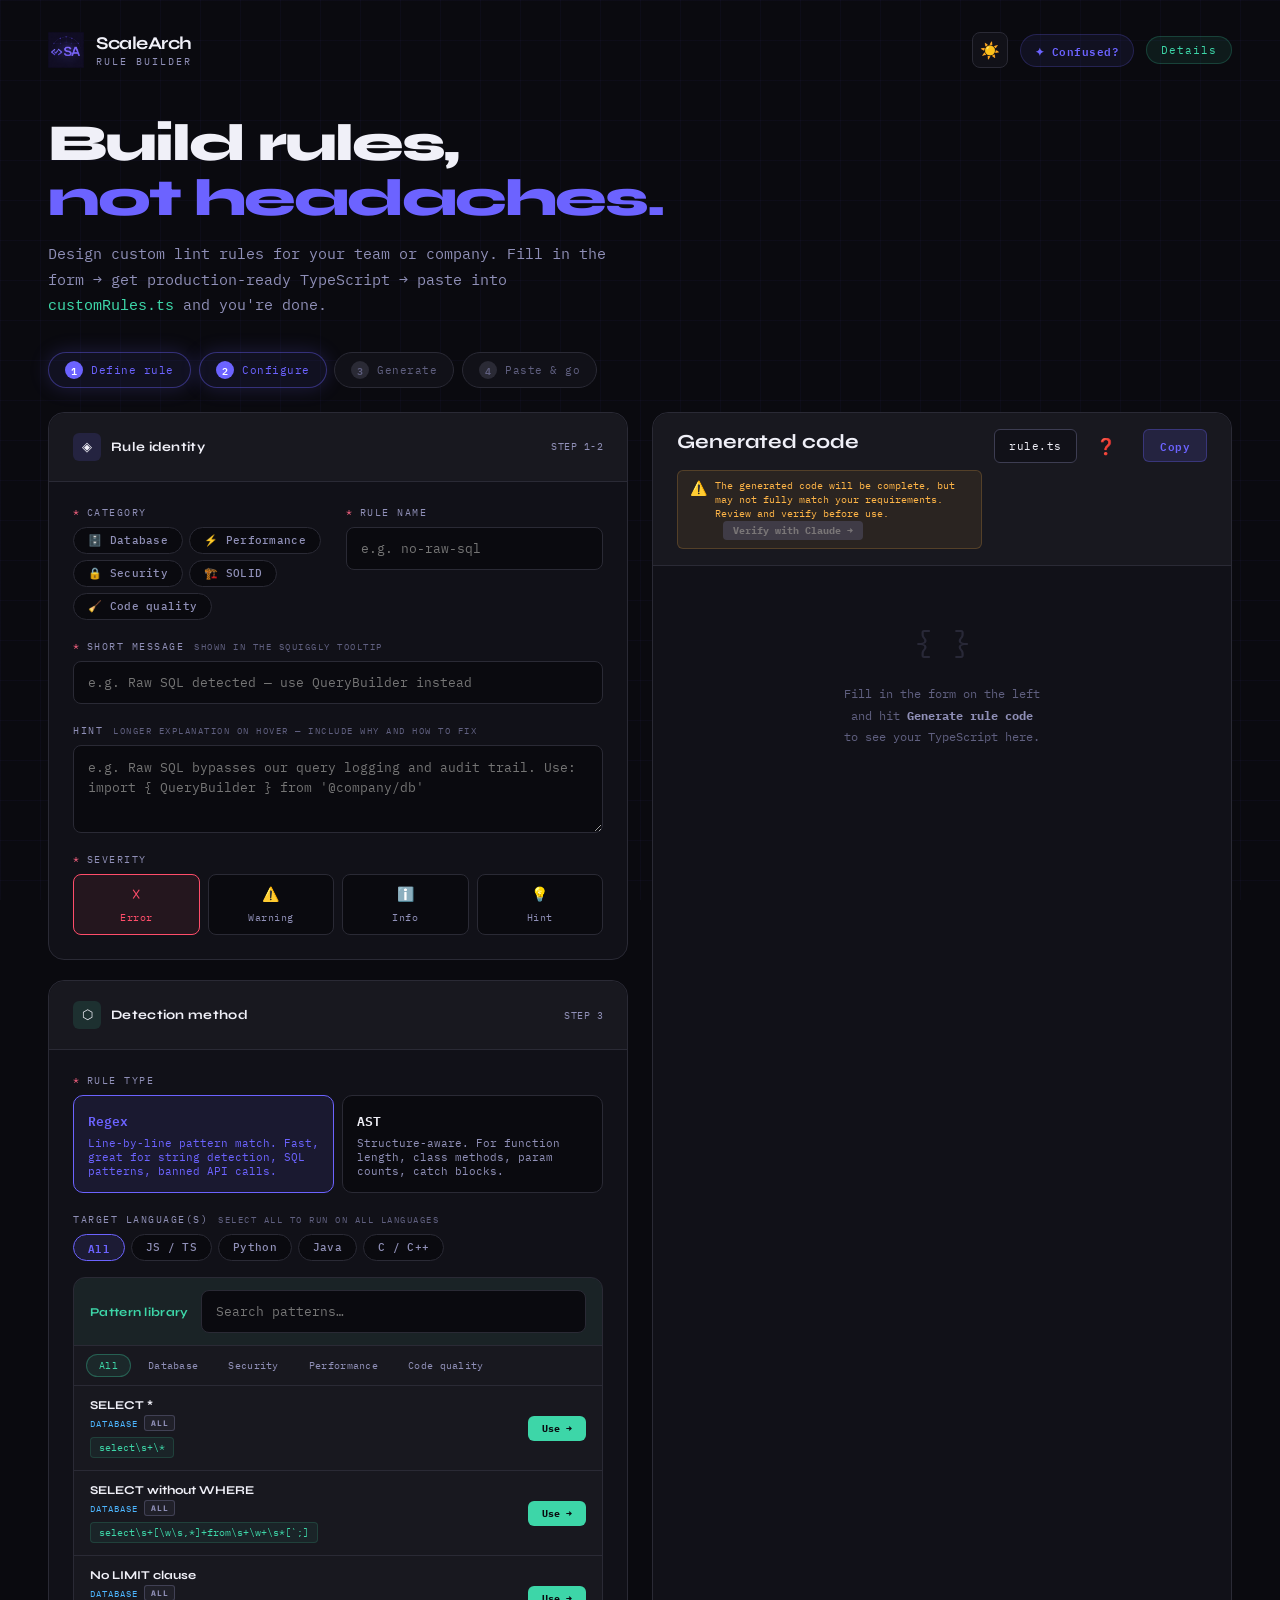
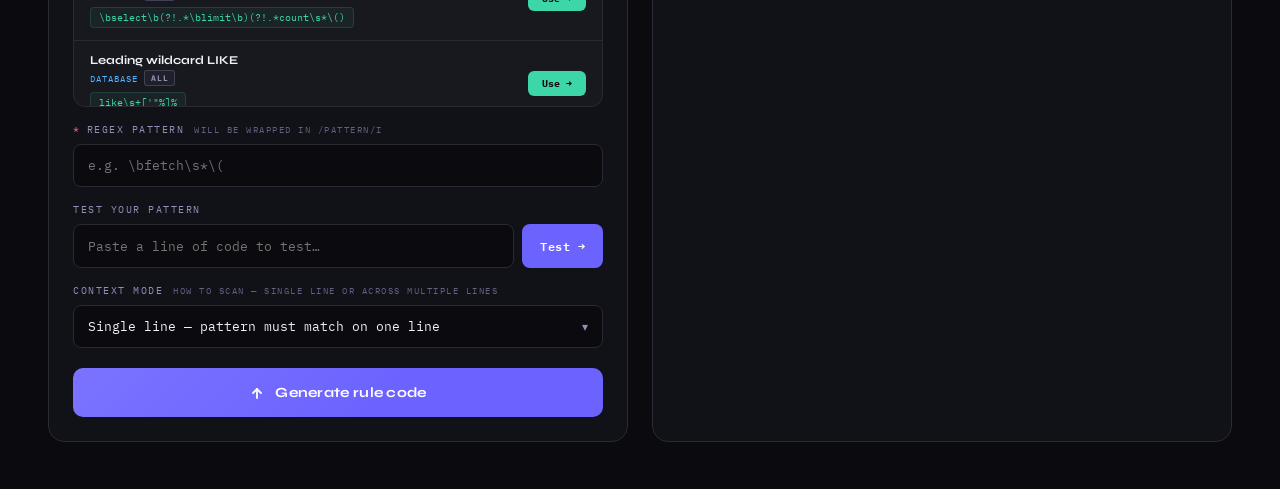
==== index.html @ eb9aaf47 "Changed Category and language dropdown to Pills for better mobile view and improved lists." ====
<!DOCTYPE html>
<html lang="en">
<head>
<meta charset="UTF-8"/>
<meta name="viewport" content="width=device-width, initial-scale=1.0"/>
<title>ScaleArch — Rule Builder</title>
<link rel="preconnect" href="https://fonts.googleapis.com"/>
<link rel="icon" type="image/png" href="assets/images/icon.png">
<link href="https://fonts.googleapis.com/css2?family=IBM+Plex+Mono:wght@400;500;600&family=Syne:wght@400;600;700;800&display=swap" rel="stylesheet"/>
<link rel="stylesheet" href="style.css">
</head>
<body>

<header>
  <div class="logo">
    <div class="logo-mark"><img src="assets/images/icon.png" alt="ScaleArch logo: code brackets with checkmark symbol in purple gradient, representing a linting rule builder tool" height="36px" width="36px"></div>
    <div>
      <div class="logo-text">ScaleArch</div>
      <div class="logo-sub">Rule Builder</div>
    </div>
  </div>
  <div class="header-controls">
    <button id="themeToggle" class="theme-toggle" title="Toggle theme"></button>
    <button id="helpBtn" class="help-btn">✦ Confused?</button>
    <button id="infoBtn" class="info-btn">Details</button>
  </div>
</header>

<div class="hero">
  <h1>Build rules,<br/><span>not headaches.</span></h1>
  <p>Design custom lint rules for your team or company. Fill in the form → get production-ready TypeScript → paste into <code style="color:var(--accent3)">customRules.ts</code> and you're done.</p>
</div>

<div class="steps">
  <div class="step-pill active" id="pill-1"><span class="num">1</span> Define rule</div>
  <div class="step-pill" id="pill-2"><span class="num">2</span> Configure</div>
  <div class="step-pill" id="pill-3"><span class="num">3</span> Generate</div>
  <div class="step-pill" id="pill-4"><span class="num">4</span> Paste &amp; go</div>
</div>

<div class="main">

  <!-- ── LEFT: FORM ── -->
  <div style="display:flex;flex-direction:column;gap:20px;">

    <!-- Identity Panel -->
    <div class="panel">
      <div class="panel-header">
        <div class="panel-icon purple">◈</div>
        <div class="panel-title">Rule identity</div>
        <div class="panel-subtitle">STEP 1-2</div>
      </div>
      <div class="panel-body">
        <div class="field-row">
          <div class="field">
            <label><span class="required">*</span> Category</label>
            <input type="hidden" id="category" value=""/>
            <div class="custom-pill-grid" id="categoryPills">
              <button type="button" class="cpill" data-target="category" data-value="database"     onclick="selectPill(this)">🗄️ Database</button>
              <button type="button" class="cpill" data-target="category" data-value="performance"  onclick="selectPill(this)">⚡ Performance</button>
              <button type="button" class="cpill" data-target="category" data-value="security"     onclick="selectPill(this)">🔒 Security</button>
              <button type="button" class="cpill" data-target="category" data-value="solid"        onclick="selectPill(this)">🏗️ SOLID</button>
              <button type="button" class="cpill" data-target="category" data-value="code-quality" onclick="selectPill(this)">🧹 Code quality</button>
            </div>
          </div>
          <div class="field">
            <label><span class="required">*</span> Rule name</label>
            <input type="text" id="ruleName" placeholder="e.g. no-raw-sql" autocomplete="off"/>
          </div>
        </div>
        <div class="field">
          <label><span class="required">*</span> Short message <span style="color:var(--text-dim);font-size:9px;margin-left:4px;">shown in the squiggly tooltip</span></label>
          <input type="text" id="message" placeholder="e.g. Raw SQL detected — use QueryBuilder instead" autocomplete="off"/>
        </div>
        <div class="field">
          <label>Hint <span style="color:var(--text-dim);font-size:9px;margin-left:4px;">longer explanation on hover — include WHY and HOW to fix</span></label>
          <textarea id="hint" rows="3" placeholder="e.g. Raw SQL bypasses our query logging and audit trail. Use: import { QueryBuilder } from '@company/db' " autocomplete="off"></textarea>
        </div>
        <div class="field">
          <label><span class="required">*</span> Severity</label>
          <div class="severity-grid">
            <button class="sev-btn selected" data-sev="error"   onclick="setSev('error')">  <span class="symbol">❌</span>Error</button>
            <button class="sev-btn"          data-sev="warning" onclick="setSev('warning')"><span class="symbol">⚠️</span>Warning</button>
            <button class="sev-btn"          data-sev="info"    onclick="setSev('info')">   <span class="symbol">ℹ️</span>Info</button>
            <button class="sev-btn"          data-sev="hint"    onclick="setSev('hint')">   <span class="symbol">💡</span>Hint</button>
          </div>
        </div>
      </div>
    </div>

    <!-- Detection Panel -->
    <div class="panel">
      <div class="panel-header">
        <div class="panel-icon teal">⬡</div>
        <div class="panel-title">Detection method</div>
        <div class="panel-subtitle">STEP 3</div>
      </div>
      <div class="panel-body">

        <div class="field">
          <label><span class="required">*</span> Rule type</label>
          <div class="type-toggle">
            <button class="type-btn selected" id="btn-regex" onclick="setType('regex')">
              <span class="type-name">Regex</span>
              Line-by-line pattern match. Fast, great for string detection, SQL patterns, banned API calls.
            </button>
            <button class="type-btn" id="btn-ast" onclick="setType('ast')">
              <span class="type-name">AST</span>
              Structure-aware. For function length, class methods, param counts, catch blocks.
            </button>
          </div>
        </div>

        <!-- ══ REGEX SECTION ══ -->
        <div id="regex-section" style="display:flex;flex-direction:column;gap:16px;">

          <div class="field">
  <label>Target language(s) <span style="color:var(--text-dim);font-size:9px;margin-left:4px;">Select All to run on all languages</span></label>
  <input type="hidden" id="ruleLanguage" value="all"/>
  <div class="custom-pill-grid" id="languagePills">
    <button type="button" class="cpill cpill-selected" data-target="ruleLanguage" data-value="all"    onclick="selectPill(this)">All</button>
    <button type="button" class="cpill" data-target="ruleLanguage" data-value="js-ts"   onclick="selectPill(this)">JS / TS</button>
    <button type="button" class="cpill" data-target="ruleLanguage" data-value="python"  onclick="selectPill(this)">Python</button>
    <button type="button" class="cpill" data-target="ruleLanguage" data-value="java"    onclick="selectPill(this)">Java</button>
    <button type="button" class="cpill" data-target="ruleLanguage" data-value="cpp"     onclick="selectPill(this)">C / C++</button>
  </div>
</div>

          <!-- Pattern Library -->
          <div class="pat-lib-box">
            <div class="pat-lib-header">
              <span class="pat-lib-title">Pattern library</span>
              <input type="text" id="patSearch" class="pat-search" placeholder="Search patterns…" autocomplete="off" oninput="filterPatterns(this.value)"/>
            </div>
            <div class="pat-lib-tabs" id="patTabs">
              <button class="pat-tab active" onclick="filterCategory('all', this)">All</button>
              <button class="pat-tab" onclick="filterCategory('database', this)">Database</button>
              <button class="pat-tab" onclick="filterCategory('security', this)">Security</button>
              <button class="pat-tab" onclick="filterCategory('performance', this)">Performance</button>
              <button class="pat-tab" onclick="filterCategory('code-quality', this)">Code quality</button>
            </div>
            <div class="pat-lib-list" id="patList">
              <!-- injected by JS -->
            </div>
          </div>

          <div class="field">
            <label><span class="required">*</span> Regex pattern <span style="color:var(--text-dim);font-size:9px;margin-left:4px;">will be wrapped in /pattern/i</span></label>
            <input type="text" autocomplete="off" id="regexPattern" placeholder="e.g. \bfetch\s*\("/>
          </div>
          <div class="field">
            <label>Test your pattern</label>
            <div class="regex-test-area">
              <div class="test-input-row">
                <input type="text" id="testLine" autocomplete="off" placeholder="Paste a line of code to test…"/>
                <button class="test-btn" onclick="testRegex()">Test →</button>
              </div>
              <div class="test-result" id="testResult"></div>
            </div>
          </div>
          <div class="field">
            <label>Context mode <span style="color:var(--text-dim);font-size:9px;margin-left:4px;">how to scan — single line or across multiple lines</span></label>
            <input type="hidden" id="contextType" value="none"/>
            <div class="custom-dropdown" id="contextDropdown">
              <button type="button" class="cdd-trigger" onclick="toggleDropdown('contextDropdown')">
                <span class="cdd-value" id="contextDropdownLabel">Single line — pattern must match on one line</span>
                <span class="cdd-arrow">▾</span>
              </button>
              <div class="cdd-menu" id="contextDropdownMenu" style="display:none;">
                <button type="button" class="cdd-option cdd-selected" data-value="none"               onclick="selectDropdown('contextDropdown','contextType',this,'Single line — pattern must match on one line')">Single line — exact match</button>
                <button type="button" class="cdd-option" data-value="loop"                            onclick="selectDropdown('contextDropdown','contextType',this,'Single line — only near a loop')">Single line — near a loop</button>
                <button type="button" class="cdd-option" data-value="async"                           onclick="selectDropdown('contextDropdown','contextType',this,'Single line — near an async function')">Single line — near async</button>
                <button type="button" class="cdd-option" data-value="class"                           onclick="selectDropdown('contextDropdown','contextType',this,'Single line — near a class')">Single line — near a class</button>
                <button type="button" class="cdd-option" data-value="multiline-keyword"               onclick="selectDropdown('contextDropdown','contextType',this,'Multi-line — count keyword across 25 lines')">Multi-line — count keyword</button>
                <button type="button" class="cdd-option" data-value="multiline-count"                 onclick="selectDropdown('contextDropdown','contextType',this,'Multi-line — count pattern occurrences')">Multi-line — count occurrences</button>
              </div>
            </div>
          </div>
          <div id="multilineFields" style="display:none;flex-direction:column;gap:10px;background:rgba(108,99,255,0.05);border:1px solid rgba(108,99,255,0.18);border-radius:8px;padding:12px;">
            <div class="field">
              <label>Anchor keyword <span style="color:var(--text-dim);font-size:9px;margin-left:4px;">rule fires on the line containing this keyword</span></label>
              <input type="text" id="multilineAnchor" placeholder="e.g. SELECT" autocomplete="off"/>
            </div>
            <div class="field">
              <label>Count keyword <span style="color:var(--text-dim);font-size:9px;margin-left:4px;">count occurrences of this across 25 lines</span></label>
              <input type="text" id="multilineCount" placeholder="e.g. JOIN"/>
            </div>
            <div class="field">
              <label>Trigger when count exceeds</label>
              <input type="text" id="multilineThreshold" placeholder="e.g. 5" autocomplete="off"/>
            </div>
          </div>
        </div>

        <!-- ══ AST SECTION ══ -->
        <div id="ast-section" style="display:none;flex-direction:column;gap:16px;">

          <div class="ast-hint">
            <strong>How AST rules work:</strong> your function receives one node at a time from the syntax tree. Return <code style="color:var(--accent3)">null</code> to skip, return a <code style="color:var(--accent3)">RuleResult</code> to flag it.
          </div>

          <!-- Node picker — click selects, click again on info icon shows detail card -->
          <div class="field">
            <label><span class="required">*</span> AST node type
              <span style="color:var(--text-dim);font-size:9px;margin-left:4px;">click to select · click ⓘ for details · multiple allowed</span>
            </label>
            <div class="node-picker" id="nodePicker">
              <!-- injected by JS -->
            </div>
            <input type="text" id="astNodeType" placeholder="Selected types appear here…" style="margin-top:8px;" readonly/>
          </div>

          <!-- Node info card -->
          <div class="node-info-card" id="nodeInfoCard" style="display:none;">
            <div class="nic-header">
              <span class="nic-name" id="nicName"></span>
              <button class="nic-close" onclick="closeNodeInfo()">✕</button>
            </div>
            <p class="nic-desc" id="nicDesc"></p>
            <div class="nic-section-label">Code that produces this node</div>
            <pre class="nic-pre" id="nicExample"></pre>
            <div class="nic-section-label" style="margin-top:12px;">Useful properties to check</div>
            <div class="nic-props" id="nicProps"></div>
          </div>

          <div class="field">
            <label><span class="required">*</span> What to check on the node</label>
            <input type="hidden" id="astCheck" value="empty-body"/>
            <div class="custom-dropdown" id="astCheckDropdown">
              <button type="button" class="cdd-trigger" onclick="toggleDropdown('astCheckDropdown')">
                <span class="cdd-value" id="astCheckDropdownLabel">Body is empty (no statements)</span>
                <span class="cdd-arrow">▾</span>
              </button>
              <div class="cdd-menu" id="astCheckDropdownMenu" style="display:none;">
                <button type="button" class="cdd-option cdd-selected" data-value="empty-body"    onclick="selectDropdown('astCheckDropdown','astCheck',this,'Body is empty (no statements)')">Body is empty (no statements)</button>
                <button type="button" class="cdd-option" data-value="param-count"                onclick="selectDropdown('astCheckDropdown','astCheck',this,'Too many parameters (threshold)')">Too many parameters (threshold)</button>
                <button type="button" class="cdd-option" data-value="method-count"               onclick="selectDropdown('astCheckDropdown','astCheck',this,'Too many methods in class (threshold)')">Too many methods in class (threshold)</button>
                <button type="button" class="cdd-option" data-value="line-count"                 onclick="selectDropdown('astCheckDropdown','astCheck',this,'Function too long (threshold)')">Function too long (threshold)</button>
                <button type="button" class="cdd-option" data-value="callee-name"                onclick="selectDropdown('astCheckDropdown','astCheck',this,'Specific function called (e.g. fetch, eval)')">Specific function called</button>
                <button type="button" class="cdd-option" data-value="declared-name"              onclick="selectDropdown('astCheckDropdown','astCheck',this,'Specific function declared — by name')">Specific function declared</button>
                <button type="button" class="cdd-option" data-value="method-name"                onclick="selectDropdown('astCheckDropdown','astCheck',this,'Specific method in class — by name')">Specific method in class</button>
                <button type="button" class="cdd-option" data-value="custom-prop"                onclick="selectDropdown('astCheckDropdown','astCheck',this,'Custom property check')">Custom property check</button>
              </div>
            </div>
          </div>
          <div class="field" id="thresholdField" style="display:none;">
            <label>Threshold number</label>
            <input type="text" id="astThreshold" placeholder="e.g. 5"/>
          </div>
          <div class="field" id="calleeField" style="display:none;">
            <label id="calleeLabel">Function / method name to detect</label>
            <input type="text" id="astCallee" placeholder="e.g. oldProv, fetch, eval"/>
          </div>
        </div>

        <button class="generate-btn" onclick="generate()">
          <svg viewBox="0 0 16 16" fill="none" stroke="currentColor" stroke-width="1.8" stroke-linecap="round">
            <polyline points="4,8 8,4 12,8"/><line x1="8" y1="4" x2="8" y2="13"/>
          </svg>
          Generate rule code
        </button>

      </div>
    </div>
  </div>

  <!-- ── RIGHT: OUTPUT ── -->
  <div style="display:flex;flex-direction:column;gap:20px;">
    <div class="output-panel" style="flex:1;display:flex;flex-direction:column;">
      <div class="output-header">
        <div style="display: flex; flex-direction: column; gap: 8px;">
          <div class="output-title">Generated code</div>
          <!-- <div class="warning-box">
            <span class="warning-icon">⚠️</span>
            <span class="warning-text">This generated code provides a basic skeleton structure. It may not include complete logic and requires manual review and adjustments before use.</span>
          </div> -->

          <div class="warning-box">
            <span class="warning-icon">⚠️</span>
            <span class="warning-text">
              The generated code will be complete, but may not fully match your requirements. Review and verify before use.
              <button class="verify-btn" onclick="openVerification()" id="verifyBtn" disabled>
                Verify with Claude →
              </button>
            </span>
          </div>

        </div>
        <div class="output-tabs">
          <button class="tab-btn active" onclick="switchTab('code',this)">rule.ts</button>
          <button class="tab-btn tooltip" onclick="switchTab('instructions',this)">
            ❓
            <span class="tooltip-text">Click here for instructions</span>
          </button>
        </div>
        <button class="copy-btn" id="copyBtn" onclick="copyCode()">Copy</button>
      </div>
      <div id="tab-code" style="flex:1;display:flex;flex-direction:column;">
        <div class="empty-state" id="emptyState">
          <div class="big">{ }</div>
          Fill in the form on the left<br/>and hit <strong style="color:var(--text-muted)">Generate rule code</strong><br/>to see your TypeScript here.
        </div>
        <div class="code-wrap" id="codeWrap" style="display:none;flex:1;">
          <pre id="codeOutput" style="max-height:none;height:100%;min-height:420px;"></pre>
        </div>
      </div>
      <div id="tab-instructions" style="display:none;flex:1;">
        <div class="instructions active">
          <div class="step-card">
            <div class="step-num">1</div>
            <div class="step-content">
              <h3>Open <code class="inline-code">src/rules/customRules.ts</code></h3>
              <p>This is the only file you need to edit. Core files stay untouched.</p>
            </div>
          </div>
          <div class="step-card" id="instrStep2">
            <div class="step-num">2</div>
            <div class="step-content">
              <h3 id="instrStep2Title">Add to CUSTOM_REGEX_RULES array</h3>
              <p id="instrStep2Body">Find the <span class="inline-code">CUSTOM_REGEX_RULES</span> array in Section 1 and paste the generated object inside it.</p>
            </div>
          </div>
          <div class="step-card" id="instrStep3" style="display:none;">
            <div class="step-num">3</div>
            <div class="step-content">
              <h3>Register in CUSTOM_AST_CHECKS</h3>
              <p>Also add your function name to the <span class="inline-code">CUSTOM_AST_CHECKS</span> array at the bottom of Section 2.</p>
            </div>
          </div>
          <div class="step-card">
            <div class="step-num" id="finalStep">3</div>
            <div class="step-content">
              <h3>Press F5 and test it</h3>
              <p>Launch the Extension Development Host, open your test file, and verify the squiggly line appears on the right line.</p>
            </div>
          </div>
          <div class="step-card" style="background:rgba(255,181,71,0.04);border-top:1px solid rgba(255,181,71,0.15);">
            <div class="step-num" style="background:rgba(255,181,71,0.15);border-color:rgba(255,181,71,0.3);color:var(--warn);">!</div>
            <div class="step-content">
              <h3 style="color:var(--warn);">Known behaviour — warnings disappear while typing</h3>
              <p>This is normal. While you type an incomplete statement the file has a syntax error, so the AST parser returns nothing and all warnings clear temporarily. They reappear 600ms after you stop typing.</p>
            </div>
          </div>
        </div>
      </div>
    </div>
  </div>

</div>

<div class="notif" id="notif">
  <span id="notif-text">✓ Copied to clipboard</span>
  <div id="notif-progress" class="progress-bar"></div>
</div>

<div id="infoModal" class="modal">
  <div class="modal-content">
    <span class="close" data-popup-close>&times;</span>
    <h2>ScaleArch Rule Builder</h2>
    <p><strong>Version: </strong>v2.2.0</p>
    <p><strong>Created by: </strong> Uday Verma</p>
    <p><a href="https://github.com/Udayverma0906/ScaleArch" target="_blank">GitHub Repository for Extension</a></p>
    <p><a href="https://www.linkedin.com/in/uday-verma0906/" target="_blank">LinkedIn</a></p>
  </div>
</div>

<!-- ══ CONFIRMATION MODAL ══ -->
<div id="confirmModal" class="modal" role="dialog" aria-modal="true">
  <div class="modal-content confirm-modal-content">
    <div id="confirmStep1">
      <div class="confirm-icon">📋</div>
      <h2 class="confirm-title">Copy rule code?</h2>
      <p class="confirm-body">Have you verified this rule is correct before pasting it into your extension?</p>
      <div class="confirm-quality-check" id="confirmQualityCheck"></div>
      <div class="confirm-actions">
        <button class="confirm-btn confirm-btn-primary" onclick="confirmCopy()">✓ Yes, copy it</button>
        <button class="confirm-btn confirm-btn-secondary" onclick="showConfirmStep2()">Not yet</button>
      </div>
    </div>
    <div id="confirmStep2" style="display:none;">
      <div class="confirm-icon">🤖</div>
      <h2 class="confirm-title">Verify with Claude?</h2>
      <p class="confirm-body">Claude can check your pattern for mistakes, false positives, and language mismatches — then give you a corrected version if needed.</p>
      <div class="confirm-actions">
        <button class="confirm-btn confirm-btn-accent" onclick="confirmVerify()">Open Claude →</button>
        <button class="confirm-btn confirm-btn-ghost" onclick="closeConfirmModal()">Skip for now</button>
      </div>
    </div>
  </div>
</div>

<!-- popup must load before script.js since script.js calls Popup.register() -->
<script src="js/popup.js" defer></script>
<script src="js/script.js" defer></script>
<script src="js/verify-rule.js" defer></script>

</body>
</html>
---- style.css ----
*, *::before, *::after { box-sizing: border-box; margin: 0; padding: 0; }

  input:-webkit-autofill {
  display: none !important;
  }

  :root {
    --bg: #0a0a0f;
    --surface: #111118;
    --surface2: #18181f;
    --border: #2a2a35;
    --border-bright: #3d3d52;
    --accent: #6c63ff;
    --accent2: #ff6584;
    --accent3: #3dd6a8;
    --text: #f0f0f8;
    --text-muted: #9090b8; /* Increased contrast for better visibility */
    --text-dim: #606080; /* Adjusted for better contrast */
    --mono: 'IBM Plex Mono', monospace;
    --display: 'Syne', sans-serif;
    --error: #ff4d6a;
    --warn: #ffb547;
    --info: #4db6ff;
    --hint: #a0a0c0;
  }

  /* Light mode variables */
  .light-mode {
    --bg: #f8f9fa;
    --surface: #ffffff;
    --surface2: #f1f3f4;
    --border: #dadce0;
    --border-bright: #bdc1c6;
    --accent: #1a73e8;
    --accent2: #ea4335;
    --accent3: #34a853;
    --text: #202124;
    --text-muted: #5f6368;
    --text-dim: #80868b;
  }

  html { scroll-behavior: smooth; }

  body {
    background: var(--bg);
    color: var(--text);
    font-family: var(--display);
    min-height: 100vh;
    overflow-x: hidden;
  }

  /* ── CUSTOM SCROLLBAR ── */
  ::-webkit-scrollbar {
    width: 8px;
    height: 8px;
  }

  ::-webkit-scrollbar-track {
    background: var(--surface);
  }

  ::-webkit-scrollbar-thumb {
    background: var(--border-bright);
    border-radius: 4px;
  }

  ::-webkit-scrollbar-thumb:hover {
    background: var(--accent);
  }

  ::-webkit-scrollbar-corner {
    background: var(--surface);
  }

  /* ── GRID BACKGROUND ── */
  body::before {
    content: '';
    position: fixed;
    inset: 0;
    background-image:
      linear-gradient(rgba(108,99,255,0.04) 1px, transparent 1px),
      linear-gradient(90deg, rgba(108,99,255,0.04) 1px, transparent 1px);
    background-size: 40px 40px;
    pointer-events: none;
    z-index: 0;
  }

  .light-mode body::before {
    background-image:
      linear-gradient(rgba(189,193,198,0.3) 1px, transparent 1px),
      linear-gradient(90deg, rgba(189,193,198,0.3) 1px, transparent 1px);
  }

  /* ── HEADER ── */
  header {
    position: relative;
    z-index: 10;
    padding: 32px 48px 0;
    display: flex;
    align-items: center;
    justify-content: space-between;
  }

  .logo {
    display: flex;
    align-items: center;
    gap: 12px;
  }

  .logo-mark {
    width: 36px; height: 36px;
    background: var(--accent);
    border-radius: 8px;
    display: flex; align-items: center; justify-content: center;
    font-family: var(--mono);
    font-weight: 600;
    font-size: 14px;
    color: #fff;
    letter-spacing: -1px;
    flex-shrink: 0;
  }

  .light-mode .logo-mark {
    color: var(--surface);
  }

  .logo-text {
    font-size: 18px;
    font-weight: 700;
    letter-spacing: -0.5px;
    color: var(--text);
  }

  .logo-sub {
    font-family: var(--mono);
    font-size: 10px;
    color: var(--text-muted);
    letter-spacing: 2px;
    text-transform: uppercase;
    margin-top: 1px;
  }

  .info-btn {
    font-family: var(--mono);
    font-size: 11px;
    color: var(--accent3);
    background: rgba(67,224,176,0.08);
    border: 1px solid rgba(67,224,176,0.2);
    padding: 6px 14px;
    border-radius: 20px;
    letter-spacing: 1px;
    cursor: pointer;
    transition: background-color 0.2s;
  }

  .info-btn:hover {
    background: rgba(67,224,176,0.15);
  }

  .header-controls {
    display: flex;
    align-items: center;
    gap: 12px;
  }

  .theme-toggle {
    width: 36px;
    height: 36px;
    border: 1px solid var(--border);
    background: var(--surface);
    color: var(--text);
    border-radius: 8px;
    cursor: pointer;
    font-size: 16px;
    display: flex;
    align-items: center;
    justify-content: center;
    transition: all 0.2s ease;
  }

  .theme-toggle:hover {
    background: var(--surface2);
    border-color: var(--border-bright);
  }

  .light-mode .theme-toggle::before {
    content: '🌙';
  }

  .theme-toggle::before {
    content: '☀️';
  }

  /* ── MODAL ── */
  .modal {
    display: none;
    position: fixed;
    z-index: 1000;
    left: 0;
    top: 0;
    width: 100%;
    height: 100%;
    background-color: rgba(0, 0, 0, 0.5);
    backdrop-filter: blur(5px);
  }

  .modal-content {
    background-color: var(--surface);
    margin: 15% auto;
    padding: 20px;
    border: 1px solid var(--border);
    width: 80%;
    max-width: 500px;
    border-radius: 8px;
    color: var(--text);
  }

  .modal-content h2 {
    margin-top: 0;
    color: var(--accent3);
  }

  .modal-content p {
    margin: 10px 0;
  }

  .modal-content a {
    color: var(--accent);
    text-decoration: none;
  }

  .modal-content a:hover {
    text-decoration: underline;
  }

  .close {
    color: var(--text-muted);
    float: right;
    font-size: 28px;
    font-weight: bold;
    cursor: pointer;
  }

  .close:hover {
    color: var(--text);
  }

  /* ── HERO ── */
  .hero {
    position: relative;
    z-index: 10;
    padding: 48px 48px 0;
    max-width: 720px;
  }

  .hero h1 {
    font-size: clamp(32px, 5vw, 52px);
    font-weight: 800;
    line-height: 1.05;
    letter-spacing: -2px;
    color: var(--text);
    margin-bottom: 16px;
  }

  .hero h1 span { color: var(--accent); }

  .hero p {
    font-size: 15px;
    color: var(--text-muted);
    line-height: 1.7;
    font-family: var(--mono);
    max-width: 560px;
  }

  /* ── STEP PILLS ── */
  .steps {
    position: relative; z-index: 10;
    display: flex; gap: 8px;
    padding: 32px 48px 0;
    flex-wrap: wrap;
  }

  .step-pill {
    display: flex; align-items: center; gap: 8px;
    font-family: var(--mono);
    font-size: 11px;
    color: var(--text-dim);
    letter-spacing: 0.5px;
    padding: 8px 16px;
    background: var(--surface);
    border: 1px solid var(--border);
    border-radius: 24px;
    transition: all 0.3s ease;
    animation: stepPillFadeIn 0.5s ease-out;
    animation-fill-mode: both;
  }

  .step-pill:nth-child(1) { animation-delay: 0.1s; }
  .step-pill:nth-child(2) { animation-delay: 0.2s; }
  .step-pill:nth-child(3) { animation-delay: 0.3s; }
  .step-pill:nth-child(4) { animation-delay: 0.4s; }

  @keyframes stepPillFadeIn {
    from { opacity: 0; transform: scale(0.9); }
    to { opacity: 1; transform: scale(1); }
  }

  .step-pill.active {
    color: var(--accent);
    border-color: rgba(108,99,255,0.4);
    background: rgba(108,99,255,0.08);
    box-shadow: 0 0 20px rgba(108,99,255,0.2);
    transform: scale(1.05);
  }

  .step-pill .num {
    width: 18px; height: 18px;
    background: var(--border);
    border-radius: 50%;
    display: flex; align-items: center; justify-content: center;
    font-size: 10px;
    font-weight: 600;
  }

  .step-pill.active .num {
    background: var(--accent);
    color: #fff;
  }

  /* ── MAIN LAYOUT ── */
  .main {
    position: relative; z-index: 10;
    display: grid;
    grid-template-columns: minmax(0, 1fr) minmax(0, 1fr);
    gap: 24px;
    padding: 24px 48px 48px;
    width: 100%;
    max-width: 2000px;
    margin-left: auto;
    margin-right: auto;
    box-sizing: border-box;
  }

  /* Direct children of .main must never grow beyond their column */
  .main > * {
    min-width: 0;
    width: 100%;
    box-sizing: border-box;
  }

  /* Align header/hero/steps with the centered main on very wide screens */
  @media (min-width: 2000px) {
    header, .hero, .steps {
      max-width: 2000px;
      margin-left: auto;
      margin-right: auto;
      width: 100%;
      box-sizing: border-box;
    }

    /* Increase font sizes for large displays */
    body { font-size: 18px; }
    .hero h1 { font-size: clamp(40px, 6vw, 60px); }
    .hero p { font-size: 18px; }
    .step-pill .num { font-size: 11px; }
    .panel-title { font-size: 14px; }
    .panel-subtitle { font-size: 11px; }
    label { font-size: 11px; }
    select, input[type="text"], textarea { font-size: 14px; padding: 14px 16px; }
    .test-btn { font-size: 13px; padding: 14px 20px; }
    .generate-btn { font-size: 15px; }
    .output-title { font-size: 24px; }
    .tab-btn { font-size: 12px; }
    .copy-btn { font-size: 12px; }
    pre { font-size: 13.5px; }
    .step-content h3 { font-size: 15px; }
    .step-content p { font-size: 13px; }
  }

  @media (min-width: 2400px) {
    .main {
      max-width: none;
    }
    header, .hero, .steps {
      max-width: none;
      padding-left: 10vw;
      padding-right: 10vw;
    }
  }

  @media (max-width: 960px) {
    .main { grid-template-columns: 1fr; }
    header, .hero, .steps, .main { padding-left: 24px; padding-right: 24px; }
  }

  /* ── PANEL ── */
  .panel {
    background: var(--surface);
    border: 1px solid var(--border);
    border-radius: 16px;
    overflow: visible;
    min-width: 0;
    width: 100%;
    animation: panelSlideIn 0.6s ease-out;
    animation-fill-mode: both;
  }

  .panel:nth-child(1) { animation-delay: 0.1s; }
  .panel:nth-child(2) { animation-delay: 0.2s; }
  .panel:nth-child(3) { animation-delay: 0.3s; }

  @keyframes panelSlideIn {
    from {
      opacity: 0;
      transform: translateY(20px);
    }
    to {
      opacity: 1;
      transform: translateY(0);
    }
  }

  .panel-header {
    display: flex; align-items: center; gap: 10px;
    padding: 20px 24px;
    border-bottom: 1px solid var(--border);
    background: var(--surface2);
    border-radius: 16px 16px 0 0;
  }

  .panel-icon {
    width: 28px; height: 28px;
    border-radius: 6px;
    display: flex; align-items: center; justify-content: center;
    font-size: 13px;
    flex-shrink: 0;
  }

  .panel-icon.purple { background: rgba(108,99,255,0.15); }
  .panel-icon.teal   { background: rgba(67,224,176,0.12); }

  .panel-title {
    font-size: 13px;
    font-weight: 700;
    letter-spacing: 0.3px;
    color: var(--text);
  }

  .panel-subtitle {
    font-family: var(--mono);
    font-size: 10px;
    color: var(--text-muted);
    margin-left: auto;
    letter-spacing: 0.5px;
  }

  .panel-body { padding: 24px; display: flex; flex-direction: column; gap: 20px; min-width: 0; overflow: visible; }

  /* ── FORM ELEMENTS ── */
  .field { display: flex; flex-direction: column; gap: 8px; min-width: 0; width: 100%; }

  label {
    font-family: var(--mono);
    font-size: 10px;
    letter-spacing: 1.5px;
    text-transform: uppercase;
    color: var(--text-muted);
    display: flex; align-items: center; gap: 6px;
  }

  label .required { color: var(--accent2); }

  select, input[type="text"], textarea {
    background: var(--bg);
    border: 1px solid var(--border);
    border-radius: 8px;
    color: var(--text);
    font-family: var(--mono);
    font-size: 13px;
    padding: 12px 14px;
    outline: none;
    transition: all 0.2s ease;
    width: 100%;
    max-width: 100%;
    min-width: 0;
    box-sizing: border-box;
    appearance: none;
    -webkit-appearance: none;
  }

  select {
    background-image: url("data:image/svg+xml,%3Csvg xmlns='http://www.w3.org/2000/svg' width='12' height='8' viewBox='0 0 12 8'%3E%3Cpath d='M1 1l5 5 5-5' stroke='%237070a0' stroke-width='1.5' fill='none' stroke-linecap='round'/%3E%3C/svg%3E");
    background-repeat: no-repeat;
    background-position: right 14px center;
    padding-right: 36px;
    cursor: pointer;
  }

  select:focus, input[type="text"]:focus, textarea:focus {
    border-color: var(--accent);
    box-shadow: 0 0 0 3px rgba(108,99,255,0.12);
  }

  input.invalid {
    border-color: var(--error);
  }

  textarea {
    resize: vertical;
    min-height: 80px;
    line-height: 1.6;
  }

  /* ── SEVERITY SELECTOR ── */
  .severity-grid {
    display: grid;
    grid-template-columns: repeat(4, 1fr);
    gap: 8px;
  }

  .sev-btn {
    padding: 10px 6px;
    border-radius: 8px;
    border: 1px solid var(--border);
    background: var(--bg);
    color: var(--text-muted);
    font-family: var(--mono);
    font-size: 10px;
    letter-spacing: 0.5px;
    text-align: center;
    cursor: pointer;
    transition: all 0.15s;
    display: flex; flex-direction: column; align-items: center; gap: 6px;
  }

  .sev-btn .symbol {
    font-size: 14px;
    transition: all 0.15s;
    display: block;
    margin-bottom: 2px;
  }

  .sev-btn.selected[data-sev="error"]   { border-color: var(--error);   background: rgba(255,77,106,0.08);   color: var(--error); }
  .sev-btn.selected[data-sev="warning"] { border-color: var(--warn);    background: rgba(255,181,71,0.08);    color: var(--warn); }
  .sev-btn.selected[data-sev="info"]    { border-color: var(--info);    background: rgba(77,182,255,0.08);    color: var(--info); }
  .sev-btn.selected[data-sev="hint"]    { border-color: var(--hint);    background: rgba(160,160,192,0.08);   color: var(--hint); }

  /* Hover glow effects */
  .sev-btn:hover[data-sev="error"]   { box-shadow: 0 0 20px rgba(255,77,106,0.4), 0 0 40px rgba(255,77,106,0.2); }
  .sev-btn:hover[data-sev="warning"] { box-shadow: 0 0 20px rgba(255,181,71,0.4), 0 0 40px rgba(255,181,71,0.2); }
  .sev-btn:hover[data-sev="info"]    { box-shadow: 0 0 20px rgba(77,182,255,0.4), 0 0 40px rgba(77,182,255,0.2); }
  .sev-btn:hover[data-sev="hint"]    { box-shadow: 0 0 20px rgba(160,160,192,0.4), 0 0 40px rgba(160,160,192,0.2); }

  /* ── RULE TYPE TOGGLE ── */
  .type-toggle {
    display: grid;
    grid-template-columns: 1fr 1fr;
    gap: 8px;
  }

  .type-btn {
    padding: 14px;
    border-radius: 10px;
    border: 1px solid var(--border);
    background: var(--bg);
    color: var(--text-muted);
    font-family: var(--mono);
    font-size: 11px;
    cursor: pointer;
    transition: all 0.15s;
    text-align: left;
  }

  .type-btn .type-name {
    font-size: 13px;
    font-weight: 600;
    color: var(--text);
    margin-bottom: 4px;
    display: block;
  }

  .type-btn.selected {
    border-color: var(--accent);
    background: rgba(108,99,255,0.1);
    color: var(--accent);
  }

  .type-btn.selected .type-name { color: var(--accent); }

  /* ── REGEX TEST AREA ── */
  .regex-test-area { display: flex; flex-direction: column; gap: 8px; }

  .test-input-row {
    display: flex; gap: 8px;
  }

  .test-input-row input { flex: 1; }

  .test-btn {
    padding: 12px 18px;
    background: var(--accent);
    color: #fff;
    border: none;
    border-radius: 8px;
    font-family: var(--mono);
    font-size: 12px;
    font-weight: 600;
    cursor: pointer;
    transition: all 0.15s;
    white-space: nowrap;
    letter-spacing: 0.5px;
  }

  .test-btn:hover { background: #7c74ff; transform: translateY(-1px); }
  .test-btn:active { transform: translateY(0); }

  .test-result {
    font-family: var(--mono);
    font-size: 12px;
    padding: 10px 14px;
    border-radius: 6px;
    display: none;
  }

  .test-result.match    { background: rgba(67,224,176,0.1);  color: var(--accent3); border: 1px solid rgba(67,224,176,0.2); }
  .test-result.no-match { background: rgba(255,77,106,0.08); color: var(--error);   border: 1px solid rgba(255,77,106,0.2); }

  /* ── OUTPUT PANEL ── */
  .output-panel {
    grid-column: 1 / -1;
    background: var(--surface);
    border: 1px solid var(--border);
    border-radius: 16px;
    overflow: visible;
    min-width: 0;
    width: 100%;
  }

  .output-header {
    display: flex; align-items: flex-start; gap: 12px;
    padding: 16px 24px;
    border-bottom: 1px solid var(--border);
    border-radius: 16px 16px 0 0; 
    background: var(--surface2);
  }

  .output-title {
    font-size: 20px; font-weight: 700; color: var(--text);
  }

  .warning-box {
    display: flex;
    align-items: flex-start;
    gap: 8px;
    background: rgba(255,181,71,0.08);
    border: 1px solid rgba(255,181,71,0.2);
    border-radius: 6px;
    padding: 8px 12px;
    margin-top: 8px;
    max-width: 400px;
  }

  .warning-icon {
    font-size: 14px;
    flex-shrink: 0;
    margin-top: 1px;
  }

  .warning-text {
    font-family: var(--mono);
    font-size: 10px;
    color: var(--warn);
    line-height: 1.4;
  }

  .output-tabs {
    display: flex; gap: 4px; margin-left: auto;
  }

  .tab-btn {
    padding: 6px 14px;
    border-radius: 6px;
    border: 1px solid transparent;
    background: transparent;
    color: var(--text-muted);
    font-family: var(--mono);
    font-size: 11px;
    cursor: pointer;
    transition: all 0.15s;
    letter-spacing: 0.5px;
  }

  .tab-btn.active {
    background: var(--surface);
    border-color: var(--border-bright);
    color: var(--text);
  }

  .copy-btn {
    padding: 6px 16px;
    background: rgba(108,99,255,0.15);
    border: 1px solid rgba(108,99,255,0.3);
    border-radius: 6px;
    color: var(--accent);
    font-family: var(--mono);
    font-size: 11px;
    font-weight: 600;
    cursor: pointer;
    transition: all 0.15s;
    letter-spacing: 0.5px;
  }

  .copy-btn:hover { background: rgba(108,99,255,0.25); }
  .copy-btn.copied { color: var(--accent3); border-color: rgba(67,224,176,0.3); background: rgba(67,224,176,0.08); }

  /* ── CODE BLOCK ── */
  .code-wrap { position: relative; }

  pre {
    padding: 24px;
    font-family: var(--mono);
    font-size: 12.5px;
    line-height: 1.75;
    color: #c8c8f0;
    overflow-x: auto;
    white-space: pre-wrap;
    max-height: 400px;
    overflow-y: auto;
  }

  pre::-webkit-scrollbar { width: 6px; height: 6px; }
  pre::-webkit-scrollbar-track { background: transparent; }
  pre::-webkit-scrollbar-thumb { background: var(--border-bright); border-radius: 3px; }

  .tok-comment  { color: #5a5a8a; font-style: italic; }
  .tok-keyword  { color: #6c63ff; }
  .tok-string   { color: #43e0b0; }
  .tok-fn       { color: #ffb547; }
  .tok-prop     { color: #ff6584; }
  .tok-num      { color: #4db6ff; }
  .tok-type     { color: #c084fc; }

  /* ── INSTRUCTIONS PANEL ── */
  .instructions { display: none; }
  .instructions.active { display: block; }

  .step-card {
    display: flex; gap: 16px;
    padding: 20px 24px;
    border-bottom: 1px solid var(--border);
  }

  .step-card:last-child { border-bottom: none; }

  .step-num {
    width: 28px; height: 28px;
    background: rgba(108,99,255,0.15);
    border: 1px solid rgba(108,99,255,0.3);
    border-radius: 50%;
    display: flex; align-items: center; justify-content: center;
    font-family: var(--mono);
    font-size: 12px;
    font-weight: 600;
    color: var(--accent);
    flex-shrink: 0;
    margin-top: 2px;
  }

  .step-content { flex: 1; }

  .step-content h3 {
    font-size: 14px;
    font-weight: 700;
    color: var(--text);
    margin-bottom: 6px;
    letter-spacing: -0.2px;
  }

  .step-content p {
    font-family: var(--mono);
    font-size: 12px;
    color: var(--text-muted);
    line-height: 1.65;
  }

  .inline-code {
    background: var(--surface2);
    border: 1px solid var(--border);
    padding: 1px 6px;
    border-radius: 4px;
    font-size: 11px;
    color: var(--accent3);
  }

  /* ── GENERATE BTN ── */
  .generate-btn {
    width: 100%;
    padding: 16px;
    background: var(--accent);
    color: #fff;
    border: none;
    border-radius: 10px;
    font-family: var(--display);
    font-size: 14px;
    font-weight: 700;
    letter-spacing: 0.3px;
    cursor: pointer;
    transition: all 0.2s;
    display: flex; align-items: center; justify-content: center; gap: 10px;
    position: relative;
    overflow: hidden;
  }

  .generate-btn::after {
    content: '';
    position: absolute;
    inset: 0;
    background: linear-gradient(135deg, rgba(255,255,255,0.1) 0%, transparent 60%);
    pointer-events: none;
  }

  .generate-btn:hover:not(:disabled) {
    background: #7c74ff;
    transform: translateY(-2px);
    box-shadow: 0 8px 25px rgba(108,99,255,0.3);
  }

  .generate-btn:active:not(:disabled) {
    transform: translateY(0);
    box-shadow: 0 4px 15px rgba(108,99,255,0.2);
  }

  .generate-btn:disabled {
    cursor: not-allowed;
  }

  .spinner {
    width: 16px;
    height: 16px;
    animation: spin 1s linear infinite;
  }

  @keyframes spin {
    from { transform: rotate(0deg); }
    to { transform: rotate(360deg); }
  }

  .generate-btn:hover { background: #7c74ff; transform: translateY(-2px); box-shadow: 0 8px 24px rgba(108,99,255,0.35); }
  .generate-btn:active { transform: translateY(0); }

  .generate-btn svg { width: 16px; height: 16px; }

  /* ── EMPTY STATE ── */
  .empty-state {
    padding: 48px 24px;
    text-align: center;
    color: var(--text-dim);
    font-family: var(--mono);
    font-size: 12px;
    line-height: 1.8;
  }

  .empty-state .big { font-size: 32px; margin-bottom: 12px; opacity: 0.3; }

  /* ── FIELD ROW ── */
  .field-row {
    display: grid;
    grid-template-columns: minmax(0, 1fr) minmax(0, 1fr);
    gap: 16px;
    min-width: 0;
  }

  /* VERIFY BUTTON */
  .verify-btn {
  font-family: var(--mono);
  font-size: 10px;
  font-weight: 700;
  color: #0a0a0f;
  background: var(--warn);
  border: none;
  border-radius: 4px;
  padding: 3px 10px;
  cursor: pointer;
  margin-left: 8px;
  transition: opacity 0.15s;
  white-space: nowrap;
}

.verify-btn:hover:not(:disabled) { opacity: 0.85; }
.verify-btn:disabled { opacity: 0.4; cursor: not-allowed; background: var(--text-dim); color: var(--text); }

  /* ── MOBILE BREAKPOINTS ── */
  @media (max-width: 600px) {
    /* Stack the two-col field row */
    .field-row {
      grid-template-columns: 1fr;
    }

    /* Stack severity to 2 cols instead of 4 */
    .severity-grid {
      grid-template-columns: repeat(2, 1fr);
    }

    /* Stack rule type toggle */
    .type-toggle {
      grid-template-columns: 1fr;
    }

    /* Output header wraps on small screens */
    .output-header {
      flex-wrap: wrap;
      gap: 8px;
    }
    .output-tabs {
      margin-left: 0;
      flex-wrap: wrap;
    }

    /* AI input row stacks */
    .ai-input-row {
      flex-direction: column;
    }
    .ai-input-row input,
    .ai-gen-btn {
      width: 100%;
    }

    /* Test row stacks */
    .test-input-row {
      flex-direction: column;
    }
    .test-input-row input,
    .test-btn {
      width: 100%;
    }

    /* Pattern lib header wraps */
    .pat-lib-header {
      flex-wrap: wrap;
    }

    /* Pattern items: shrink the Use button, don't let name overflow */
    .pat-item-use {
      padding: 6px 10px;
      font-size: 9px;
    }

    /* Node picker pills wrap naturally — already flex-wrap */
    .node-picker {
      overflow: hidden;
    }

    pre {
      font-size: 11px;
    }
  }

  /* ── NOTIFICATION ── */
  .notif {
    position: fixed;
    bottom: 24px; right: 24px;
    background: var(--surface2);
    border: 1px solid var(--accent3);
    color: var(--accent3);
    padding: 12px 20px;
    border-radius: 10px;
    font-family: var(--mono);
    font-size: 12px;
    font-weight: 600;
    z-index: 1000;
    transform: translateY(80px);
    opacity: 0;
    transition: all 0.3s cubic-bezier(0.34, 1.56, 0.64, 1);
    pointer-events: none;
    display: flex;
    flex-direction: column;
    align-items: flex-start;
  }

  .notif.show { transform: translateY(0); opacity: 1; }

  .progress-bar {
    width: 0%;
    height: 3px;
    background: #4CAF50;
    border-radius: 2px;
    margin-top: 8px;
    transition: width 1s linear;
  }

  /* ── AST HELPER ── */
  .ast-hint {
    background: rgba(108,99,255,0.06);
    border: 1px solid rgba(108,99,255,0.2);
    border-radius: 8px;
    padding: 14px;
    font-family: var(--mono);
    font-size: 11px;
    color: var(--text-muted);
    line-height: 1.8;
  }

  .ast-hint strong { color: var(--accent); font-weight: 600; }

  .ast-node-chips {
    display: flex; flex-wrap: wrap; gap: 6px; margin-top: 10px;
  }

  .chip {
    padding: 4px 10px;
    background: var(--surface2);
    border: 1px solid var(--border);
    border-radius: 20px;
    font-size: 10px;
    color: var(--text-muted);
    cursor: pointer;
    transition: all 0.15s;
    letter-spacing: 0.3px;
    user-select: none;
  }

  .chip:hover { border-color: var(--accent3); background: rgba(67,224,176,0.08); color: var(--accent3); }
  .chip.selected { border-color: var(--accent3); background: rgba(67,224,176,0.15); color: var(--accent3); font-weight: 600; }

  select option { background: #18181f; }

  /* ── INPUT INVALID STATE ── */
  input.invalid {
    border-color: var(--error);
    box-shadow: 0 0 0 3px rgba(255,77,106,0.1);
  }

  /* ══ AI REGEX BOX ══ */
  .ai-box {
    background: rgba(108,99,255,0.05);
    border: 1px solid rgba(108,99,255,0.2);
    border-radius: 12px;
    overflow: hidden;
  }

  .ai-box-header {
    display: flex;
    align-items: center;
    gap: 10px;
    padding: 12px 16px;
    border-bottom: 1px solid rgba(108,99,255,0.15);
    background: rgba(108,99,255,0.08);
  }

  .ai-badge {
    font-family: var(--mono);
    font-size: 9px;
    font-weight: 700;
    letter-spacing: 1.5px;
    color: #fff;
    background: var(--accent);
    padding: 3px 7px;
    border-radius: 4px;
    flex-shrink: 0;
  }

  .ai-box-title {
    font-size: 12px;
    font-weight: 700;
    color: var(--text);
  }

  .ai-box-sub {
    font-family: var(--mono);
    font-size: 10px;
    color: var(--text-muted);
    margin-left: auto;
  }

  .ai-box-body {
    padding: 14px 16px;
    display: flex;
    flex-direction: column;
    gap: 10px;
  }

  .ai-examples {
    display: flex;
    align-items: center;
    flex-wrap: wrap;
    gap: 6px;
  }

  .ai-example-label {
    font-family: var(--mono);
    font-size: 10px;
    color: var(--text-dim);
    flex-shrink: 0;
  }

  .ai-chip {
    font-family: var(--mono);
    font-size: 10px;
    color: var(--accent);
    background: rgba(108,99,255,0.1);
    border: 1px solid rgba(108,99,255,0.25);
    padding: 3px 10px;
    border-radius: 20px;
    cursor: pointer;
    transition: all 0.15s;
    letter-spacing: 0.2px;
  }

  .ai-chip:hover {
    background: rgba(108,99,255,0.2);
    border-color: rgba(108,99,255,0.5);
  }

  .ai-input-row {
    display: flex;
    gap: 8px;
  }

  .ai-input-row input {
    flex: 1;
    font-size: 12px;
    padding: 10px 12px;
  }

  .ai-gen-btn {
    padding: 10px 18px;
    background: var(--accent);
    color: #fff;
    border: none;
    border-radius: 8px;
    font-family: var(--mono);
    font-size: 12px;
    font-weight: 600;
    cursor: pointer;
    transition: all 0.15s;
    white-space: nowrap;
    flex-shrink: 0;
  }

  .ai-gen-btn:hover { background: #7c74ff; }
  .ai-gen-btn:disabled { opacity: 0.5; cursor: not-allowed; }

  .ai-gen-btn.loading {
    background: var(--surface2);
    color: var(--text-muted);
    border: 1px solid var(--border);
  }

  /* AI result states */
  #aiResult {
    font-family: var(--mono);
    font-size: 11px;
    border-radius: 8px;
    padding: 12px 14px;
    line-height: 1.7;
  }

  #aiResult.success {
    background: rgba(67,224,176,0.06);
    border: 1px solid rgba(67,224,176,0.2);
    color: var(--text-muted);
  }

  #aiResult.error {
    background: rgba(255,77,106,0.06);
    border: 1px solid rgba(255,77,106,0.2);
    color: var(--error);
  }

  .ai-result-pattern {
    display: flex;
    align-items: center;
    gap: 8px;
    margin-bottom: 8px;
  }

  .ai-result-label {
    font-size: 9px;
    letter-spacing: 1.5px;
    text-transform: uppercase;
    color: var(--accent3);
    flex-shrink: 0;
  }

  .ai-result-code {
    font-family: var(--mono);
    font-size: 12px;
    color: var(--accent3);
    background: rgba(67,224,176,0.08);
    border: 1px solid rgba(67,224,176,0.2);
    padding: 4px 10px;
    border-radius: 6px;
    flex: 1;
    word-break: break-all;
  }

  .ai-use-btn {
    font-family: var(--mono);
    font-size: 10px;
    color: #fff;
    background: var(--accent3);
    border: none;
    border-radius: 6px;
    padding: 4px 12px;
    cursor: pointer;
    flex-shrink: 0;
    transition: all 0.15s;
    color: #0a0a0f;
    font-weight: 700;
  }

  .ai-use-btn:hover { opacity: 0.85; }

  .ai-result-explain {
    font-size: 11px;
    color: var(--text-muted);
    line-height: 1.6;
    margin-top: 4px;
  }

  .ai-result-example {
    margin-top: 8px;
    padding-top: 8px;
    border-top: 1px solid rgba(67,224,176,0.1);
  }

  .ai-result-example-label {
    font-size: 9px;
    letter-spacing: 1.5px;
    text-transform: uppercase;
    color: var(--text-dim);
    margin-bottom: 4px;
  }

  .ai-result-example-code {
    font-family: var(--mono);
    font-size: 11px;
    color: var(--warn);
    background: rgba(255,181,71,0.06);
    border: 1px solid rgba(255,181,71,0.15);
    padding: 8px 10px;
    border-radius: 6px;
    white-space: pre-wrap;
    word-break: break-all;
  }

  /* ══ NODE PICKER ══ */
  .node-picker {
    display: flex;
    flex-wrap: wrap;
    gap: 6px;
    min-width: 0;
    overflow: hidden;
  }

  .node-pill {
    display: flex;
    align-items: center;
    gap: 0;
    border-radius: 20px;
    border: 1px solid var(--border);
    background: var(--surface2);
    overflow: hidden;
    transition: border-color 0.15s;
  }

  .node-pill:hover { border-color: var(--border-bright); }

  .node-pill.selected {
    border-color: var(--accent3);
    background: rgba(67,224,176,0.08);
  }

  .node-pill-label {
    font-family: var(--mono);
    font-size: 10px;
    color: var(--text-muted);
    padding: 4px 10px 4px 10px;
    cursor: pointer;
    transition: color 0.15s;
    user-select: none;
  }

  .node-pill.selected .node-pill-label { color: var(--accent3); font-weight: 600; }

  .node-pill-info {
    font-size: 10px;
    color: var(--text-dim);
    padding: 4px 8px 4px 4px;
    cursor: pointer;
    transition: color 0.15s;
    line-height: 1;
    border-left: 1px solid transparent;
  }

  .node-pill:hover .node-pill-info { color: var(--text-muted); }
  .node-pill.selected .node-pill-info { color: var(--accent3); border-left-color: rgba(67,224,176,0.2); }

  /* ══ NODE INFO CARD ══ */
  .node-info-card {
    background: var(--surface2);
    border: 1px solid var(--border-bright);
    border-radius: 10px;
    overflow: hidden;
    animation: slideDown 0.15s ease;
  }

  @keyframes slideDown {
    from { opacity: 0; transform: translateY(-6px); }
    to   { opacity: 1; transform: translateY(0); }
  }

  .nic-header {
    display: flex;
    align-items: center;
    justify-content: space-between;
    padding: 12px 16px;
    background: rgba(108,99,255,0.08);
    border-bottom: 1px solid var(--border);
  }

  .nic-name {
    font-family: var(--mono);
    font-size: 13px;
    font-weight: 600;
    color: var(--accent);
  }

  .nic-close {
    background: none;
    border: none;
    color: var(--text-dim);
    cursor: pointer;
    font-size: 14px;
    padding: 2px 6px;
    border-radius: 4px;
    transition: color 0.15s;
  }

  .nic-close:hover { color: var(--text); }

  .nic-desc {
    font-family: var(--mono);
    font-size: 11px;
    color: var(--text-muted);
    line-height: 1.7;
    padding: 12px 16px 0;
  }

  .nic-section-label {
    font-family: var(--mono);
    font-size: 9px;
    letter-spacing: 1.5px;
    text-transform: uppercase;
    color: var(--text-dim);
    padding: 12px 16px 6px;
  }

  .nic-pre {
    font-family: var(--mono);
    font-size: 11px;
    color: var(--warn);
    background: rgba(255,181,71,0.05);
    border-top: 1px solid rgba(255,181,71,0.1);
    border-bottom: 1px solid rgba(255,181,71,0.1);
    padding: 10px 16px;
    white-space: pre;
    overflow-x: auto;
    line-height: 1.6;
    max-height: none;
  }

  .nic-props {
    display: flex;
    flex-wrap: wrap;
    gap: 6px;
    padding: 8px 16px 14px;
  }

  .nic-prop-chip {
    font-family: var(--mono);
    font-size: 10px;
    color: var(--accent3);
    background: rgba(67,224,176,0.07);
    border: 1px solid rgba(67,224,176,0.2);
    padding: 3px 8px;
    border-radius: 4px;
  }

  /* TOOLTIP */
  .tooltip {
  position: relative;
  cursor: pointer;
  font-weight: bold;
  font-size: 16px;
}

/* Tooltip text */
.tooltip-text {
  visibility: hidden;
  opacity: 0;
  width: max-content;
  max-width: 200px;
  background-color: #333;
  color: #fff;
  text-align: center;
  padding: 6px 10px;
  border-radius: 6px;
  font-size: 12px;

  position: absolute;
  bottom: 125%; /* above button */
  left: 50%;
  transform: translateX(-50%);

  transition: opacity 0.2s ease;
  z-index: 10;
}

/* Arrow */
.tooltip-text::after {
  content: "";
  position: absolute;
  top: 100%;
  left: 50%;
  transform: translateX(-50%);
  border-width: 5px;
  border-style: solid;
  border-color: #333 transparent transparent transparent;
}

/* Show on hover */
.tooltip:hover .tooltip-text {
  visibility: visible;
  opacity: 1;
}

  /* ══ PATTERN LIBRARY ══ */
  .pat-lib-box {
    background: var(--surface2);
    border: 1px solid var(--border);
    border-radius: 12px;
    overflow: hidden;
  }

  .pat-lib-header {
    display: flex;
    align-items: center;
    gap: 12px;
    padding: 12px 16px;
    border-bottom: 1px solid var(--border);
    background: rgba(67,224,176,0.05);
  }

  .pat-lib-title {
    font-size: 12px;
    font-weight: 700;
    color: var(--accent3);
    letter-spacing: 0.3px;
    flex-shrink: 0;
  }

  .pat-search {
    flex: 1;
    background: var(--bg);
    border: 1px solid var(--border);
    border-radius: 6px;
    color: var(--text);
    font-family: var(--mono);
    font-size: 11px;
    padding: 6px 10px;
    outline: none;
    transition: border-color 0.2s;
    width: auto;
  }

  .pat-search:focus { border-color: var(--accent3); }

  .pat-lib-tabs {
    display: flex;
    gap: 0;
    padding: 8px 12px;
    border-bottom: 1px solid var(--border);
    flex-wrap: wrap;
    gap: 4px;
  }

  .pat-tab {
    font-family: var(--mono);
    font-size: 10px;
    letter-spacing: 0.3px;
    color: var(--text-muted);
    background: transparent;
    border: 1px solid transparent;
    border-radius: 20px;
    padding: 4px 12px;
    cursor: pointer;
    transition: all 0.15s;
  }

  .pat-tab:hover { color: var(--text); border-color: var(--border); }

  .pat-tab.active {
    color: var(--accent3);
    border-color: rgba(67,224,176,0.3);
    background: rgba(67,224,176,0.08);
  }

  .pat-lib-list {
    max-height: 320px;
    overflow-y: auto;
  }

  .pat-lib-list::-webkit-scrollbar { width: 4px; }
  .pat-lib-list::-webkit-scrollbar-thumb { background: var(--border-bright); border-radius: 2px; }

  .pat-item {
    display: grid;
    grid-template-columns: minmax(0, 1fr) auto;
    grid-template-rows: auto auto auto;
    gap: 2px 12px;
    padding: 12px 16px;
    border-bottom: 1px solid var(--border);
    cursor: pointer;
    transition: background 0.12s;
    min-width: 0;
    overflow: hidden;
  }

  .pat-item:last-child { border-bottom: none; }
  .pat-item:hover { background: rgba(67,224,176,0.04); }

  .pat-item-name {
    font-size: 12px;
    font-weight: 700;
    color: var(--text);
    grid-column: 1;
    grid-row: 1;
    min-width: 0;
    overflow: hidden;
    text-overflow: ellipsis;
    white-space: nowrap;
  }

  .pat-item-cat {
    font-family: var(--mono);
    font-size: 9px;
    letter-spacing: 1px;
    text-transform: uppercase;
    color: var(--text-dim);
    grid-column: 1;
    grid-row: 2;
  }

  .pat-item-cat.database    { color: #4db6ff; }
  .pat-item-cat.security    { color: #ff6584; }
  .pat-item-cat.performance { color: #ffb547; }
  .pat-item-cat.code-quality { color: #43e0b0; }
  .pat-item-cat.solid       { color: #c084fc; }

  .pat-item-pattern {
    font-family: var(--mono);
    font-size: 10px;
    color: var(--accent3);
    background: rgba(67,224,176,0.06);
    border: 1px solid rgba(67,224,176,0.15);
    padding: 3px 8px;
    border-radius: 4px;
    grid-column: 1;
    grid-row: 3;
    margin-top: 4px;
    width: fit-content;
    max-width: 100%;
    overflow: hidden;
    text-overflow: ellipsis;
    white-space: nowrap;
  }

  .pat-item-use {
    font-family: var(--mono);
    font-size: 10px;
    font-weight: 700;
    color: #0a0a0f;
    background: var(--accent3);
    border: none;
    border-radius: 6px;
    padding: 6px 14px;
    cursor: pointer;
    grid-column: 2;
    grid-row: 1 / 4;
    align-self: center;
    transition: opacity 0.15s;
    white-space: nowrap;
    flex-shrink: 0;
  }

  .pat-item-use:hover { opacity: 0.85; }

  .pat-empty {
    padding: 24px;
    text-align: center;
    font-family: var(--mono);
    font-size: 11px;
    color: var(--text-dim);
  }

  /* ══ PATTERN ITEM — LANGUAGE BADGE  (added v0.2) ══
     .pat-item grid gains a 4th row for the meta strip
     (category + language badge side by side)
  ══════════════════════════════════════════════════ */

  /* Move pattern chip to row 3, keep Use button spanning all rows */
  .pat-item {
    grid-template-rows: auto auto auto;
  }

  /* Meta row: category + language badge inline */
  .pat-item-meta {
    display: flex;
    align-items: center;
    gap: 6px;
    grid-column: 1;
    grid-row: 2;
    margin-top: 1px;
  }

  /* Override the old standalone .pat-item-cat row placement */
  .pat-item-cat {
    grid-column: unset;
    grid-row: unset;
  }

  /* Language badge */
  .pat-item-lang {
    font-family: var(--mono);
    font-size: 8px;
    font-weight: 700;
    letter-spacing: 0.8px;
    text-transform: uppercase;
    padding: 2px 6px;
    border-radius: 3px;
    border: 1px solid;
    flex-shrink: 0;
  }

  /* Badge colours — one per language */
  .pat-lang-all    { color: #9090b8; border-color: rgba(144,144,184,0.3); background: rgba(144,144,184,0.07); }
  .pat-lang-js-ts  { color: #f0db4f; border-color: rgba(240,219,79,0.3);  background: rgba(240,219,79,0.07);  }
  .pat-lang-python { color: #4db6ff; border-color: rgba(77,182,255,0.3);  background: rgba(77,182,255,0.07);  }
  .pat-lang-java   { color: #ff8f47; border-color: rgba(255,143,71,0.3);  background: rgba(255,143,71,0.07);  }
  .pat-lang-cpp    { color: #a78bfa; border-color: rgba(167,139,250,0.3); background: rgba(167,139,250,0.07); }

  /* ══ LANGUAGE TARGET DROPDOWN  (added v0.2) ══
     The ruleLanguage select in the regex section.
     No special styles needed — inherits from select{}.
     Light-mode overrides for the language badge colours:
  ══════════════════════════════════════════════════ */
  .light-mode .pat-lang-all    { color: #5f6368; border-color: rgba(95,99,104,0.3);  background: rgba(95,99,104,0.07);  }
  .light-mode .pat-lang-js-ts  { color: #b8860b; border-color: rgba(184,134,11,0.3); background: rgba(184,134,11,0.07); }
  .light-mode .pat-lang-python { color: #1a73e8; border-color: rgba(26,115,232,0.3); background: rgba(26,115,232,0.07); }
  .light-mode .pat-lang-java   { color: #e8710a; border-color: rgba(232,113,10,0.3); background: rgba(232,113,10,0.07); }
  .light-mode .pat-lang-cpp    { color: #7c3aed; border-color: rgba(124,58,237,0.3); background: rgba(124,58,237,0.07); }
  /* ══ CONFIRMATION MODAL ══ */
  .confirm-modal-content {
    max-width: 420px;
    text-align: center;
    padding: 32px 28px;
  }

  .confirm-icon {
    font-size: 36px;
    margin-bottom: 12px;
    line-height: 1;
  }

  .confirm-title {
    font-size: 18px;
    font-weight: 700;
    color: var(--text);
    margin-bottom: 10px;
    letter-spacing: -0.3px;
  }

  .confirm-body {
    font-family: var(--mono);
    font-size: 12px;
    color: var(--text-muted);
    line-height: 1.7;
    margin-bottom: 16px;
  }

  /* Quality issues — shown when hint/message are weak */
  .confirm-quality-check {
    display: none;
    margin-bottom: 16px;
    text-align: left;
  }

  .confirm-quality-issue {
    font-family: var(--mono);
    font-size: 11px;
    color: var(--warn);
    background: rgba(255,181,71,0.07);
    border: 1px solid rgba(255,181,71,0.2);
    border-radius: 6px;
    padding: 8px 12px;
    margin-bottom: 6px;
    line-height: 1.5;
  }

  .confirm-actions {
    display: flex;
    flex-direction: column;
    gap: 8px;
  }

  .confirm-btn {
    width: 100%;
    padding: 12px 20px;
    border-radius: 8px;
    font-family: var(--mono);
    font-size: 12px;
    font-weight: 600;
    letter-spacing: 0.3px;
    cursor: pointer;
    transition: all 0.15s;
    border: 1px solid transparent;
  }

  /* Yes, copy it — primary action */
  .confirm-btn-primary {
    background: var(--accent3);
    color: #0a0a0f;
    border-color: var(--accent3);
  }
  .confirm-btn-primary:hover { opacity: 0.88; transform: translateY(-1px); }

  /* Not yet — secondary */
  .confirm-btn-secondary {
    background: var(--surface2);
    color: var(--text-muted);
    border-color: var(--border);
  }
  .confirm-btn-secondary:hover { border-color: var(--border-bright); color: var(--text); }

  /* Open Claude — accent action */
  .confirm-btn-accent {
    background: var(--accent);
    color: #fff;
    border-color: var(--accent);
  }
  .confirm-btn-accent:hover { background: #7c74ff; transform: translateY(-1px); }

  /* Skip for now — ghost */
  .confirm-btn-ghost {
    background: transparent;
    color: var(--text-dim);
    border-color: transparent;
  }
  .confirm-btn-ghost:hover { color: var(--text-muted); }

  /* ══════════════════════════════════════════════════════
     RESPONSIVE — additions for new components (v0.2+)
  ══════════════════════════════════════════════════════ */

  /* ── Laptop range: 960px–1200px ─────────────────────
     Main grid already stacks at 960px (from original CSS).
     Reduce padding so content isn't cramped. */
  @media (max-width: 1200px) and (min-width: 961px) {
    header, .hero, .steps, .main {
      padding-left: 28px;
      padding-right: 28px;
    }
  }

  /* ── Tablet: 601px–960px ─────────────────────────── */
  @media (max-width: 960px) {
    /* Warning box in output header — allow it to go full width */
    .warning-box {
      max-width: 100%;
    }

    /* Output header: wrap so warning box doesn't get squished */
    .output-header {
      flex-wrap: wrap;
      align-items: flex-start;
    }

    /* Pat lib tabs: reduce padding on smaller screens */
    .pat-tab {
      padding: 4px 9px;
      font-size: 9px;
    }

    /* Language badge: slightly smaller */
    .pat-item-lang {
      font-size: 7px;
      padding: 1px 5px;
    }
  }

  /* ── Mobile: ≤ 600px ─────────────────────────────── */
  @media (max-width: 600px) {

    /* Confirmation modal — full width with safe margins */
    .confirm-modal-content {
      width: calc(100% - 28px);
      margin: 10% auto;
      padding: 24px 18px;
    }

    .confirm-icon { font-size: 28px; }

    .confirm-title { font-size: 16px; }

    .confirm-body { font-size: 11px; }

    /* Warning box — stack icon and text */
    .warning-box {
      max-width: 100%;
      flex-wrap: wrap;
    }

    /* Verify button — full width on mobile */
    .verify-btn {
      display: block;
      margin-left: 0;
      margin-top: 6px;
      width: 100%;
      text-align: center;
    }

    /* Pattern lib tabs wrap and shrink */
    .pat-lib-tabs {
      padding: 6px 10px;
    }
    .pat-tab {
      font-size: 9px;
      padding: 3px 8px;
    }

    /* Pat item — compress on very small screens */
    .pat-item {
      padding: 10px 12px;
    }
    .pat-item-name {
      font-size: 11px;
    }

    /* Language badge — hide label text, just show colour dot effect */
    .pat-item-lang {
      font-size: 7px;
      padding: 1px 5px;
      letter-spacing: 0;
    }

    /* Node pills — smaller on mobile */
    .node-pill-label {
      font-size: 9px;
      padding: 4px 8px;
    }

    /* Multiline fields box */
    #multilineFields {
      padding: 10px;
    }

    /* Info modal */
    .modal-content {
      width: calc(100% - 28px);
      margin: 20% auto;
      padding: 20px 16px;
    }

    /* Notif — full width */
    .notif {
      left: 14px;
      right: 14px;
      bottom: 14px;
    }
  }

  /* ── Very small: ≤ 380px (iPhone SE etc) ─────────── */
  @media (max-width: 380px) {
    header {
      padding: 12px 12px 0;
    }

    .logo-sub {
      display: none;
    }

    .hero h1 {
      font-size: 26px;
      letter-spacing: -1px;
    }

    .step-pill {
      padding: 5px 10px;
      font-size: 10px;
    }

    /* Hide step pill labels, keep just numbers */
    .step-pill > span:not(.num) {
      display: none;
    }

    .panel-body {
      padding: 16px 14px;
    }

    .severity-grid {
      gap: 6px;
    }

    .sev-btn {
      font-size: 9px;
      padding: 8px 4px;
    }
  }

  /* ══════════════════════════════════════════════════════
     CONFUSED? BUTTON
  ══════════════════════════════════════════════════════ */
  .help-btn {
    font-family: var(--mono);
    font-size: 11px;
    font-weight: 600;
    color: var(--accent);
    background: rgba(108,99,255,0.08);
    border: 1px solid rgba(108,99,255,0.22);
    padding: 6px 14px;
    border-radius: 20px;
    letter-spacing: 0.5px;
    cursor: pointer;
    transition: all 0.2s;
  }

  .help-btn:hover {
    background: rgba(108,99,255,0.16);
    border-color: rgba(108,99,255,0.45);
    transform: translateY(-1px);
  }

  /* ══════════════════════════════════════════════════════
     HELP MODAL — outer shell
  ══════════════════════════════════════════════════════ */
  .help-modal-content {
    width: 90%;
    max-width: 720px;
    max-height: 88vh;
    display: flex;
    flex-direction: column;
    padding: 0;
    overflow: hidden;
    margin: 5vh auto;
  }

  /* ── Header ── */
  .help-modal-header {
    display: flex;
    align-items: flex-start;
    justify-content: space-between;
    padding: 24px 28px 20px;
    border-bottom: 1px solid var(--border);
    background: var(--surface2);
    flex-shrink: 0;
  }

  .help-modal-eyebrow {
    font-family: var(--mono);
    font-size: 9px;
    letter-spacing: 2px;
    text-transform: uppercase;
    color: var(--accent);
    display: block;
    margin-bottom: 4px;
  }

  .help-modal-title {
    font-size: 18px;
    font-weight: 700;
    color: var(--text);
    letter-spacing: -0.3px;
    margin: 0;
  }

  .help-modal-close {
    background: none;
    border: none;
    color: var(--text-dim);
    cursor: pointer;
    font-size: 16px;
    padding: 4px 8px;
    border-radius: 6px;
    transition: color 0.15s;
    flex-shrink: 0;
    margin-left: 16px;
    margin-top: 2px;
  }

  .help-modal-close:hover { color: var(--text); }

  /* ── Scrollable body ── */
  .help-modal-body {
    overflow-y: auto;
    flex: 1;
    padding: 0;
  }

  .help-modal-body::-webkit-scrollbar { width: 5px; }
  .help-modal-body::-webkit-scrollbar-thumb { background: var(--border-bright); border-radius: 3px; }

  /* ══════════════════════════════════════════════════════
     ACCORDION SECTIONS
  ══════════════════════════════════════════════════════ */
  .help-section {
    border-bottom: 1px solid var(--border);
  }

  .help-section:last-child { border-bottom: none; }

  .help-section-toggle {
    width: 100%;
    display: flex;
    align-items: center;
    gap: 14px;
    padding: 18px 28px;
    background: none;
    border: none;
    cursor: pointer;
    text-align: left;
    transition: background 0.15s;
  }

  .help-section-toggle:hover { background: rgba(108,99,255,0.04); }

  .help-section-num {
    font-family: var(--mono);
    font-size: 11px;
    font-weight: 700;
    color: var(--accent);
    letter-spacing: 1px;
    flex-shrink: 0;
  }

  .help-section-label {
    font-size: 13px;
    font-weight: 700;
    color: var(--text);
    flex: 1;
  }

  .help-section-chevron {
    font-size: 14px;
    color: var(--text-dim);
    flex-shrink: 0;
    transition: transform 0.2s;
  }

  .help-section-toggle[aria-expanded="true"] .help-section-chevron {
    transform: rotate(180deg);
  }

  /* ── Section body ── */
  .help-section-body {
    padding: 0 28px 24px;
  }

  /* ══════════════════════════════════════════════════════
     STEP-BY-STEP (section 1)
  ══════════════════════════════════════════════════════ */
  .help-steps {
    display: flex;
    flex-direction: column;
    gap: 0;
  }

  .help-step {
    display: flex;
    gap: 16px;
    padding: 14px 0;
    border-bottom: 1px solid var(--border);
  }

  .help-step:last-child { border-bottom: none; }

  .help-step-num {
    width: 26px;
    height: 26px;
    border-radius: 50%;
    background: rgba(108,99,255,0.12);
    border: 1px solid rgba(108,99,255,0.28);
    display: flex;
    align-items: center;
    justify-content: center;
    font-family: var(--mono);
    font-size: 11px;
    font-weight: 700;
    color: var(--accent);
    flex-shrink: 0;
    margin-top: 1px;
  }

  .help-step-title {
    font-size: 13px;
    font-weight: 700;
    color: var(--text);
    margin-bottom: 5px;
  }

  .help-step-desc {
    font-family: var(--mono);
    font-size: 11px;
    color: var(--text-muted);
    line-height: 1.75;
  }

  .help-step-desc code {
    color: var(--accent3);
    background: rgba(61,214,168,0.08);
    padding: 1px 5px;
    border-radius: 3px;
    font-size: 10px;
  }

  /* ══════════════════════════════════════════════════════
     TWO-COL CARDS (use / don't use)
  ══════════════════════════════════════════════════════ */
  .help-two-col {
    display: grid;
    grid-template-columns: 1fr 1fr;
    gap: 12px;
    margin-bottom: 20px;
  }

  .help-card {
    border-radius: 10px;
    padding: 14px 16px;
    border: 1px solid;
  }

  .help-card-green {
    background: rgba(61,214,168,0.05);
    border-color: rgba(61,214,168,0.2);
  }

  .help-card-red {
    background: rgba(255,77,106,0.05);
    border-color: rgba(255,77,106,0.2);
  }

  .help-card-title {
    font-size: 11px;
    font-weight: 700;
    margin-bottom: 10px;
    font-family: var(--mono);
  }

  .help-card-green .help-card-title { color: var(--accent3); }
  .help-card-red   .help-card-title { color: var(--error); }

  .help-card-list {
    list-style: none;
    padding: 0;
    display: flex;
    flex-direction: column;
    gap: 6px;
  }

  .help-card-list li {
    font-family: var(--mono);
    font-size: 10px;
    color: var(--text-muted);
    line-height: 1.5;
    padding-left: 12px;
    position: relative;
  }

  .help-card-green .help-card-list li::before { content: '✓ '; color: var(--accent3); position: absolute; left: 0; }
  .help-card-red   .help-card-list li::before { content: '✗ '; color: var(--error);   position: absolute; left: 0; }

  .help-card-list li code {
    color: var(--accent3);
    font-size: 9px;
  }

  /* ══════════════════════════════════════════════════════
     CODE EXAMPLES
  ══════════════════════════════════════════════════════ */
  .help-example-block {
    margin-bottom: 20px;
  }

  .help-example-block:last-child { margin-bottom: 0; }

  .help-example-label {
    font-family: var(--mono);
    font-size: 10px;
    font-weight: 700;
    color: var(--accent);
    letter-spacing: 0.5px;
    margin-bottom: 6px;
  }

  .help-example-label code {
    color: var(--accent3);
  }

  .help-example-desc {
    font-family: var(--mono);
    font-size: 11px;
    color: var(--text-muted);
    line-height: 1.65;
    margin-bottom: 8px;
  }

  .help-code {
    font-family: var(--mono);
    font-size: 11px;
    line-height: 1.65;
    color: var(--accent3);
    background: var(--surface2);
    border: 1px solid var(--border);
    border-radius: 8px;
    padding: 14px 16px;
    overflow-x: auto;
    white-space: pre;
    margin: 0;
  }

  .help-code-dim { color: var(--text-muted); }

  /* ══════════════════════════════════════════════════════
     AST EXPLAINER + TREE
  ══════════════════════════════════════════════════════ */
  .help-explainer {
    font-family: var(--mono);
    font-size: 11px;
    color: var(--text-muted);
    line-height: 1.75;
    margin-bottom: 16px;
    display: flex;
    flex-direction: column;
    gap: 8px;
  }

  .help-explainer b { color: var(--text); }

  .help-ast-tree {
    margin-bottom: 20px;
  }

  .help-ast-label {
    font-family: var(--mono);
    font-size: 9px;
    letter-spacing: 1.5px;
    text-transform: uppercase;
    color: var(--text-dim);
    margin-bottom: 6px;
  }

  /* ══════════════════════════════════════════════════════
     RESOURCE LINKS (section 4)
  ══════════════════════════════════════════════════════ */
  .help-links {
    display: flex;
    flex-direction: column;
    gap: 2px;
  }

  .help-link {
    display: flex;
    align-items: flex-start;
    gap: 14px;
    padding: 14px 12px;
    border-radius: 10px;
    text-decoration: none;
    transition: background 0.15s;
    border: 1px solid transparent;
  }

  .help-link:hover {
    background: rgba(108,99,255,0.06);
    border-color: var(--border);
  }

  .help-link-icon {
    font-size: 20px;
    flex-shrink: 0;
    margin-top: 1px;
    line-height: 1;
  }

  .help-link-body { flex: 1; min-width: 0; }

  .help-link-title {
    font-size: 13px;
    font-weight: 700;
    color: var(--text);
    margin-bottom: 4px;
  }

  .help-link-desc {
    font-family: var(--mono);
    font-size: 10px;
    color: var(--text-muted);
    line-height: 1.65;
  }

  .help-link-desc b { color: var(--text); }

  .help-link-arrow {
    font-size: 14px;
    color: var(--text-dim);
    flex-shrink: 0;
    transition: color 0.15s, transform 0.15s;
    margin-top: 2px;
  }

  .help-link:hover .help-link-arrow {
    color: var(--accent);
    transform: translate(2px, -2px);
  }

  /* ══════════════════════════════════════════════════════
     RESPONSIVE — help modal
  ══════════════════════════════════════════════════════ */
  @media (max-width: 600px) {
    .help-modal-content {
      width: calc(100% - 20px);
      max-height: 92vh;
      margin: 4vh auto;
    }

    .help-modal-header { padding: 18px 18px 14px; }
    .help-modal-title  { font-size: 15px; }
    .help-section-toggle { padding: 14px 18px; gap: 10px; }
    .help-section-body   { padding: 0 18px 18px; }
    .help-section-label  { font-size: 12px; }

    .help-two-col {
      grid-template-columns: 1fr;
    }

    .help-code { font-size: 10px; }

    .help-step-desc { font-size: 10px; }
  }

  /* ══════════════════════════════════════════════════════
     CUSTOM SELECT COMPONENTS
     Replaces native <select> on all screen sizes.
     category pills · language pills · context dropdown
  ══════════════════════════════════════════════════════ */

  /* ── Pill grid (category + language) ── */
  .custom-pill-grid {
    display: flex;
    flex-wrap: wrap;
    gap: 6px;
  }

  .cpill {
    font-family: var(--mono);
    font-size: 11px;
    font-weight: 500;
    letter-spacing: 0.3px;
    color: var(--text-muted);
    background: var(--bg);
    border: 1px solid var(--border);
    border-radius: 20px;
    padding: 7px 14px;
    cursor: pointer;
    transition: all 0.15s;
    white-space: nowrap;
    user-select: none;
    line-height: 1;
  }

  .cpill:hover {
    border-color: var(--border-bright);
    color: var(--text);
    background: var(--surface2);
  }

  .cpill.cpill-selected {
    border-color: var(--accent);
    background: rgba(108,99,255,0.12);
    color: var(--accent);
    font-weight: 600;
  }

  /* Tighter on very small screens */
  @media (max-width: 380px) {
    .cpill {
      font-size: 10px;
      padding: 6px 10px;
    }
  }

  /* ── Custom dropdown (context type) ── */
  .custom-dropdown {
    position: relative;
    width: 100%;
  }

  .cdd-trigger {
    width: 100%;
    display: flex;
    align-items: center;
    justify-content: space-between;
    gap: 8px;
    background: var(--bg);
    border: 1px solid var(--border);
    border-radius: 8px;
    color: var(--text);
    font-family: var(--mono);
    font-size: 13px;
    padding: 12px 14px;
    cursor: pointer;
    text-align: left;
    transition: all 0.2s ease;
  }

  .cdd-trigger:focus,
  .custom-dropdown.cdd-open .cdd-trigger {
    border-color: var(--accent);
    box-shadow: 0 0 0 3px rgba(108,99,255,0.12);
    outline: none;
  }

  .cdd-value {
    flex: 1;
    overflow: hidden;
    text-overflow: ellipsis;
    white-space: nowrap;
    color: var(--text);
  }

  .cdd-arrow {
    font-size: 12px;
    color: var(--text-muted);
    flex-shrink: 0;
    transition: transform 0.2s;
  }

  .custom-dropdown.cdd-open .cdd-arrow {
    transform: rotate(180deg);
  }

  .cdd-menu {
    position: absolute;
    top: calc(100% + 4px);
    left: 0;
    right: 0;
    background: var(--surface);
    border: 1px solid var(--border-bright);
    border-radius: 10px;
    overflow-y: auto;
    max-height: 280px;
    z-index: 500;
    box-shadow: 0 8px 24px rgba(0,0,0,0.25);
    animation: cddFadeIn 0.12s ease;
  }

  /* Opens upward when .cdd-up modifier is added by JS */
  .custom-dropdown.cdd-up .cdd-menu {
    top: auto;
    bottom: calc(100% + 4px);
    box-shadow: 0 -8px 24px rgba(0,0,0,0.25);
  }

  @keyframes cddFadeIn {
    from { opacity: 0; transform: translateY(-4px); }
    to   { opacity: 1; transform: translateY(0); }
  }

  .cdd-option {
    width: 100%;
    display: block;
    text-align: left;
    background: none;
    border: none;
    border-bottom: 1px solid var(--border);
    padding: 11px 16px;
    font-family: var(--mono);
    font-size: 12px;
    color: var(--text-muted);
    cursor: pointer;
    transition: background 0.1s, color 0.1s;
    line-height: 1.4;
  }

  .cdd-option:last-child { border-bottom: none; }

  .cdd-option:hover {
    background: rgba(108,99,255,0.06);
    color: var(--text);
  }

  .cdd-option.cdd-selected {
    color: var(--accent);
    background: rgba(108,99,255,0.08);
    font-weight: 600;
  }

  /* Light mode adjustments */
  .light-mode .cdd-menu {
    box-shadow: 0 8px 24px rgba(0,0,0,0.12);
  }

  /* Mobile — make dropdown menu max-height scrollable */
  @media (max-width: 600px) {
    .cdd-menu {
      max-height: 260px;
      overflow-y: auto;
    }
    .cdd-trigger {
      font-size: 12px;
      padding: 11px 12px;
    }
    .cdd-option {
      font-size: 11px;
      padding: 12px 14px;
    }
  }
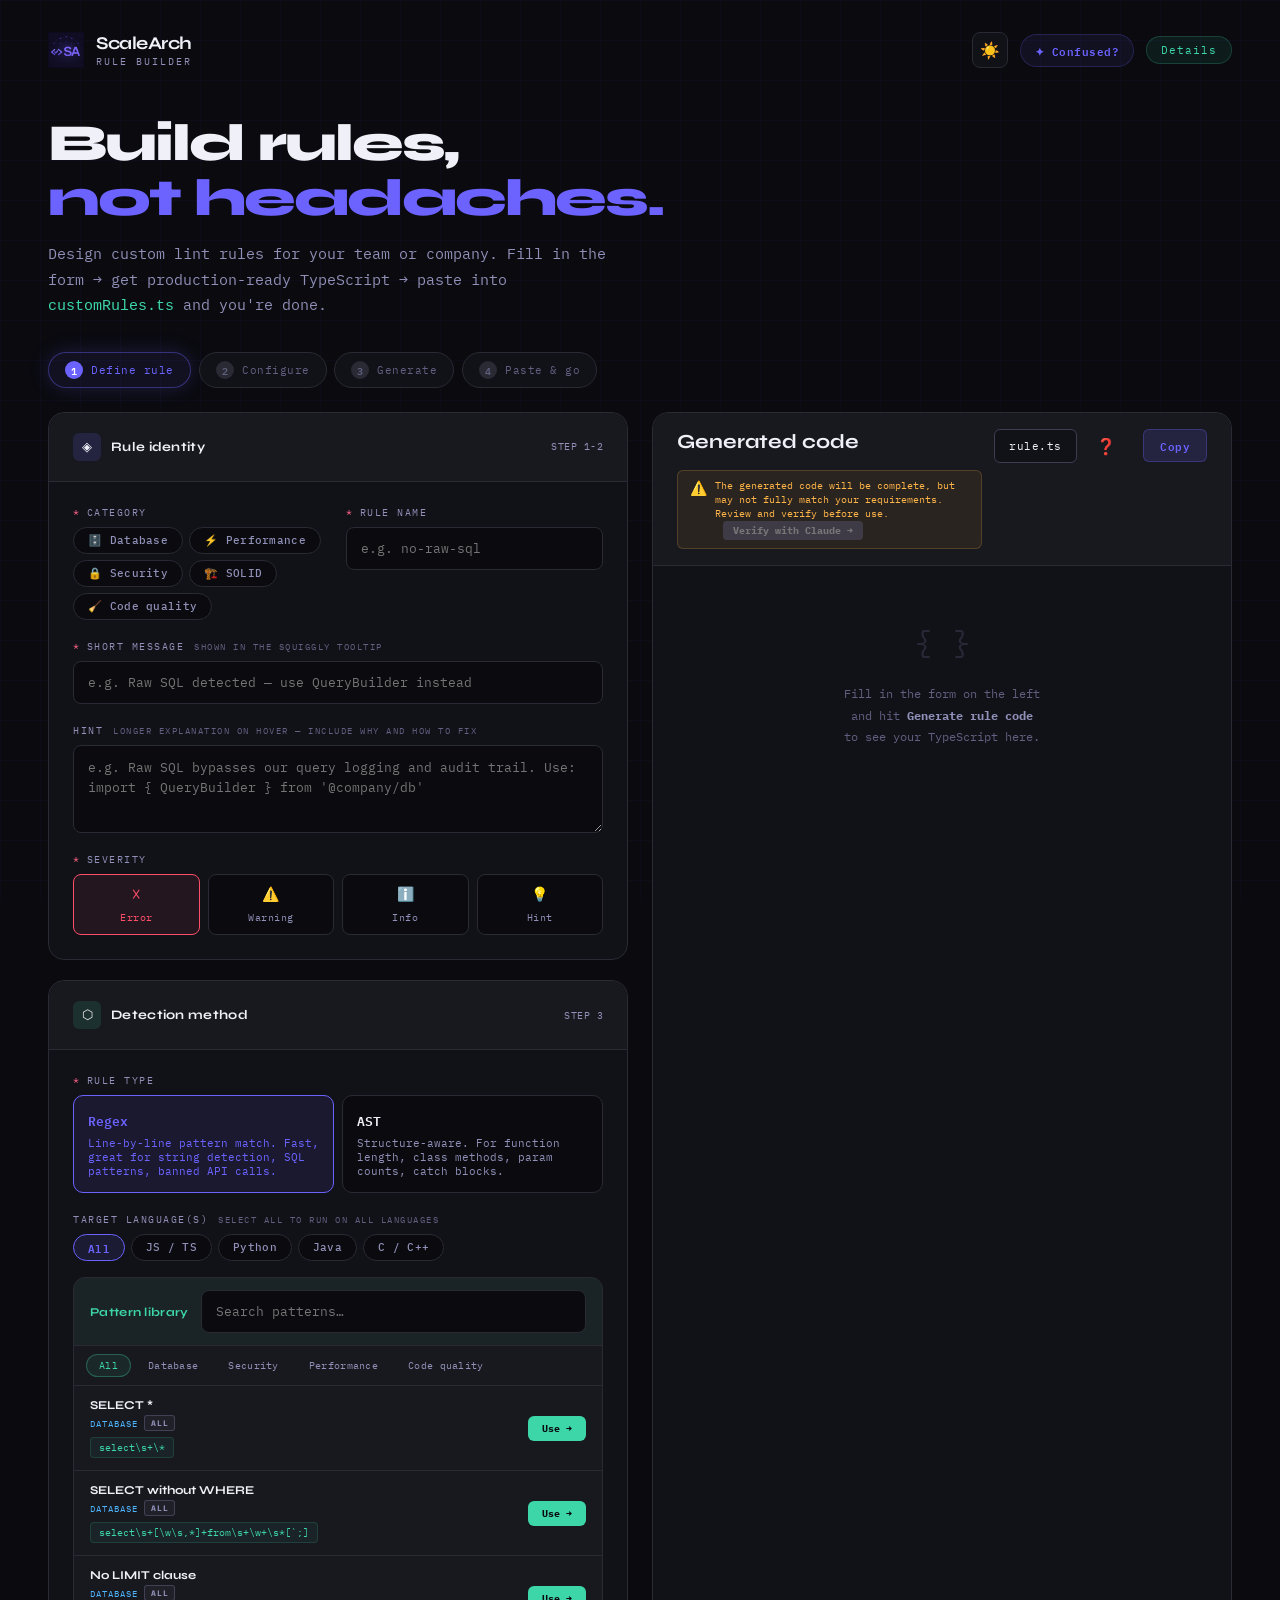
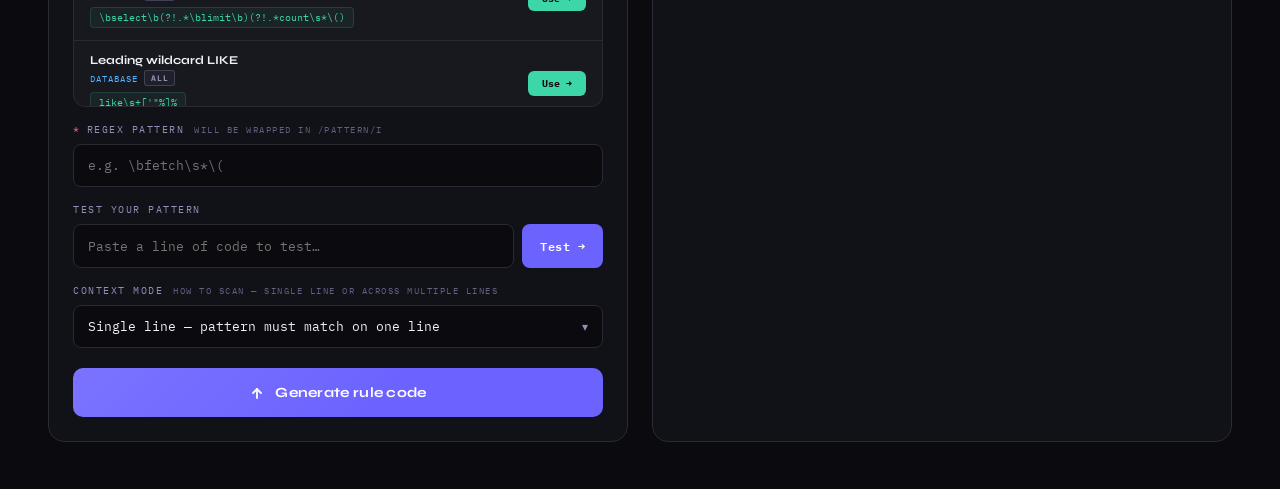
==== commit 91a52488: "Added Python AST rule generation support and fixed Steps Pill glowing problem" ====
--- a/index.html
+++ b/index.html
@@ -197,6 +197,15 @@
 
           <div class="ast-hint">
             <strong>How AST rules work:</strong> your function receives one node at a time from the syntax tree. Return <code style="color:var(--accent3)">null</code> to skip, return a <code style="color:var(--accent3)">RuleResult</code> to flag it.
+          </div>
+
+          <div class="field">
+            <label>AST language</label>
+            <input type="hidden" id="astLanguage" value="js-ts"/>
+            <div class="custom-pill-grid" id="astLanguagePills">
+              <button type="button" class="cpill cpill-selected" data-target="astLanguage" data-value="js-ts"   onclick="selectPill(this);rebuildNodePicker()">JS / TS</button>
+              <button type="button" class="cpill"                data-target="astLanguage" data-value="python"  onclick="selectPill(this);rebuildNodePicker()">Python</button>
+            </div>
           </div>
 
           <!-- Node picker — click selects, click again on info icon shows detail card -->
@@ -323,8 +332,8 @@
           <div class="step-card" id="instrStep3" style="display:none;">
             <div class="step-num">3</div>
             <div class="step-content">
-              <h3>Register in CUSTOM_AST_CHECKS</h3>
-              <p>Also add your function name to the <span class="inline-code">CUSTOM_AST_CHECKS</span> array at the bottom of Section 2.</p>
+              <h3 id="instrStep3Title" >Register in CUSTOM_AST_CHECKS</h3>
+              <p id="instrStep3Body" >Also add your function name to the <span class="inline-code">CUSTOM_AST_CHECKS</span> array at the bottom of Section 2.</p>
             </div>
           </div>
           <div class="step-card">
@@ -357,10 +366,15 @@
   <div class="modal-content">
     <span class="close" data-popup-close>&times;</span>
     <h2>ScaleArch Rule Builder</h2>
-    <p><strong>Version: </strong>v2.2.0</p>
-    <p><strong>Created by: </strong> Uday Verma</p>
-    <p><a href="https://github.com/Udayverma0906/ScaleArch" target="_blank">GitHub Repository for Extension</a></p>
-    <p><a href="https://www.linkedin.com/in/uday-verma0906/" target="_blank">LinkedIn</a></p>
+    <p><strong>Version: </strong>v3.3.1</p>
+    <p>
+  <strong>Created by:</strong> 
+  <a href="https://www.linkedin.com/in/uday-verma0906/" target="_blank" rel="noopener noreferrer">
+    Uday Verma
+  </a>
+</p>
+    <p><a href="https://github.com/Udayverma0906/ScaleArch" target="_blank">GitHub Repository for VS Code Extension</a></p>
+    <p><a href="https://github.com/Udayverma0906/ScaleArchRuleBuilder" target="_blank">GitHub Repository for Rule Builder</a></p>
   </div>
 </div>
 
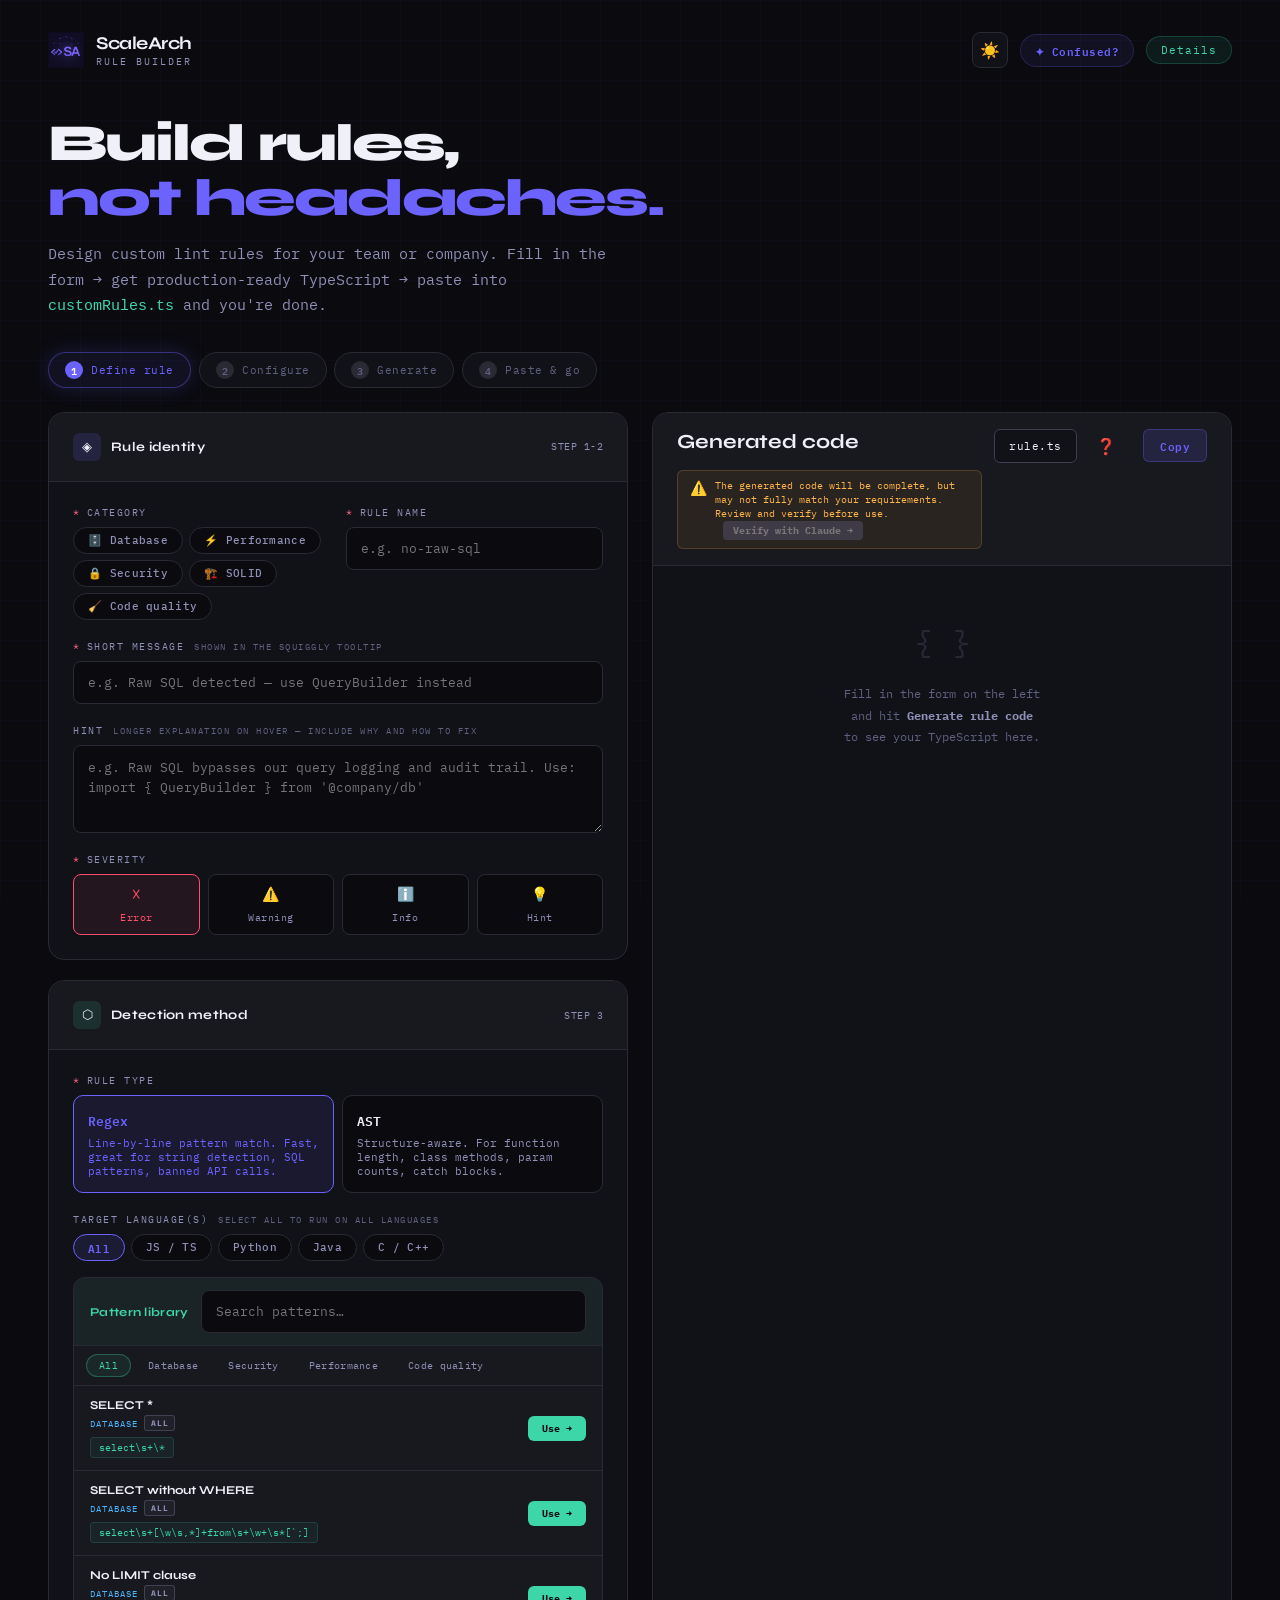
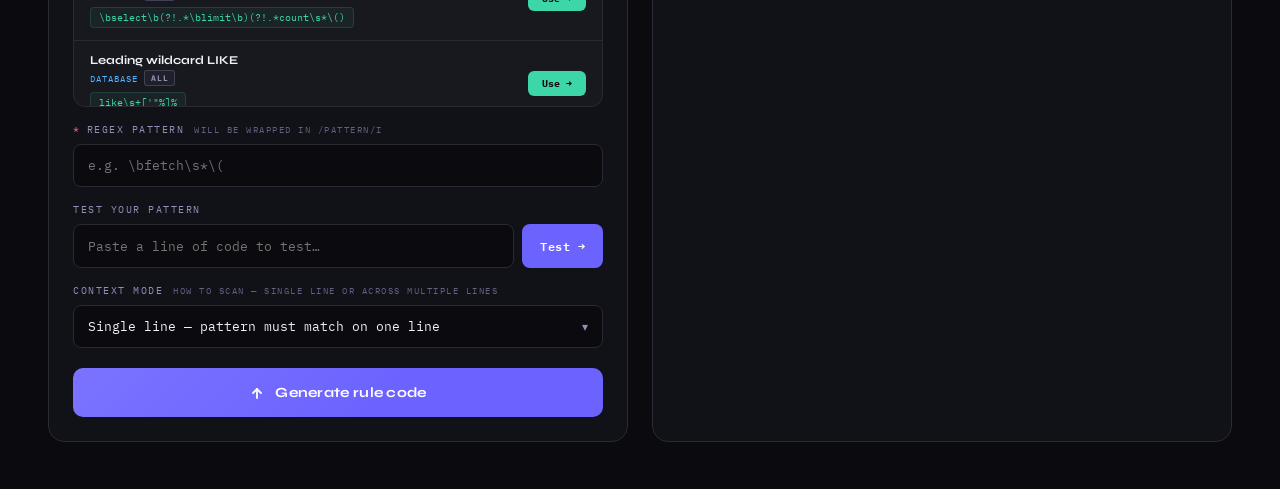
==== commit d5de1a50: "Spliting Script.js in multiple files for btter code structure. - Also AST_CHECKS aaray for diffrent " ====
--- a/index.html
+++ b/index.html
@@ -366,7 +366,7 @@
   <div class="modal-content">
     <span class="close" data-popup-close>&times;</span>
     <h2>ScaleArch Rule Builder</h2>
-    <p><strong>Version: </strong>v3.3.1</p>
+    <p><strong>Version: </strong>v3.3.2</p>
     <p>
   <strong>Created by:</strong> 
   <a href="https://www.linkedin.com/in/uday-verma0906/" target="_blank" rel="noopener noreferrer">
@@ -403,7 +403,15 @@
   </div>
 </div>
 
-<!-- popup must load before script.js since script.js calls Popup.register() -->
+<!-- Utilities — load before generators and script -->
+<script src="js/highlight.js" defer></script>
+
+<!-- Code generators — one per rule type -->
+<script src="js/generators/regex.js" defer></script>
+<script src="js/generators/ast-jsts.js" defer></script>
+<script src="js/generators/ast-python.js" defer></script>
+
+<!-- Core — popup must load before script.js -->
 <script src="js/popup.js" defer></script>
 <script src="js/script.js" defer></script>
 <script src="js/verify-rule.js" defer></script>
--- a/style.css
+++ b/style.css
@@ -15,6 +15,7 @@
     --accent3: #3dd6a8;
     --text: #f0f0f8;
     --text-muted: #9090b8; /* Increased contrast for better visibility */
+    --white: #fff;
     --text-dim: #606080; /* Adjusted for better contrast */
     --mono: 'IBM Plex Mono', monospace;
     --display: 'Syne', sans-serif;
@@ -1684,7 +1685,7 @@
   .confirm-body {
     font-family: var(--mono);
     font-size: 12px;
-    color: var(--text-muted);
+    color: var(--white);
     line-height: 1.7;
     margin-bottom: 16px;
   }
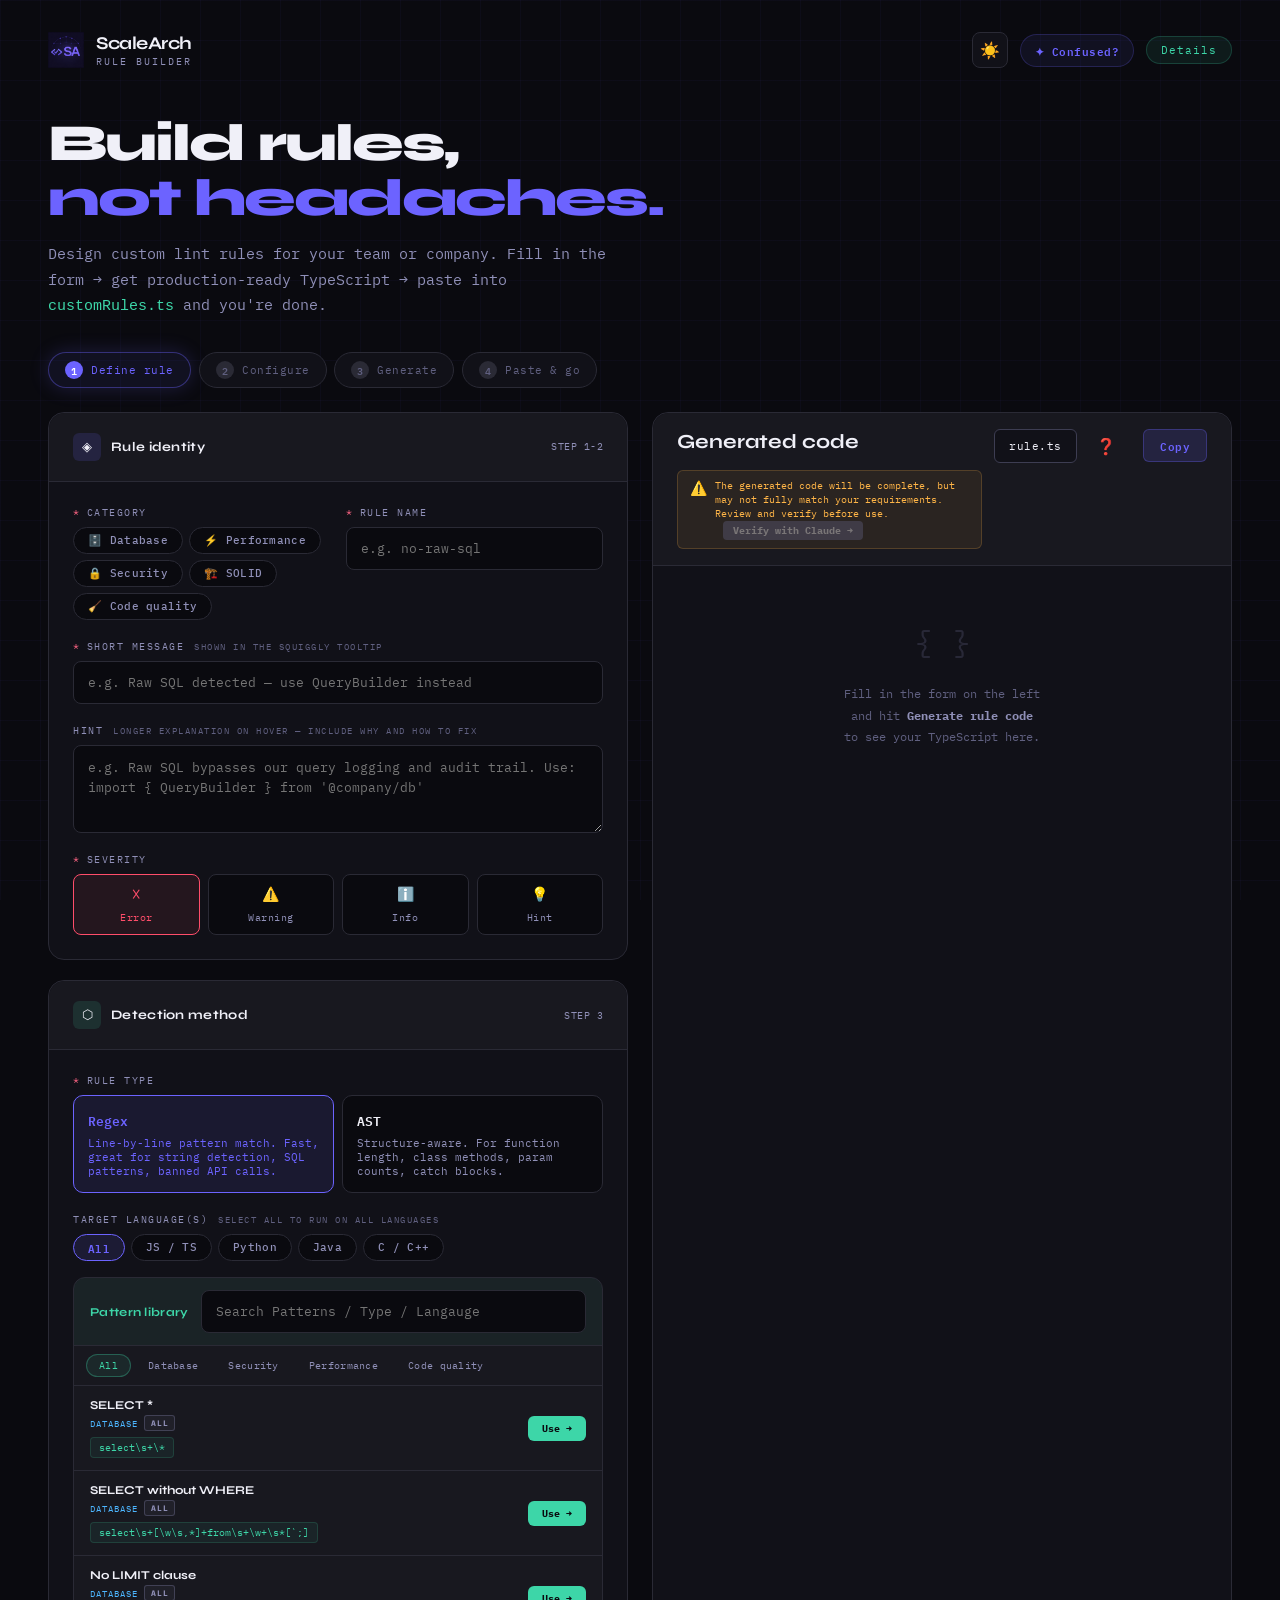
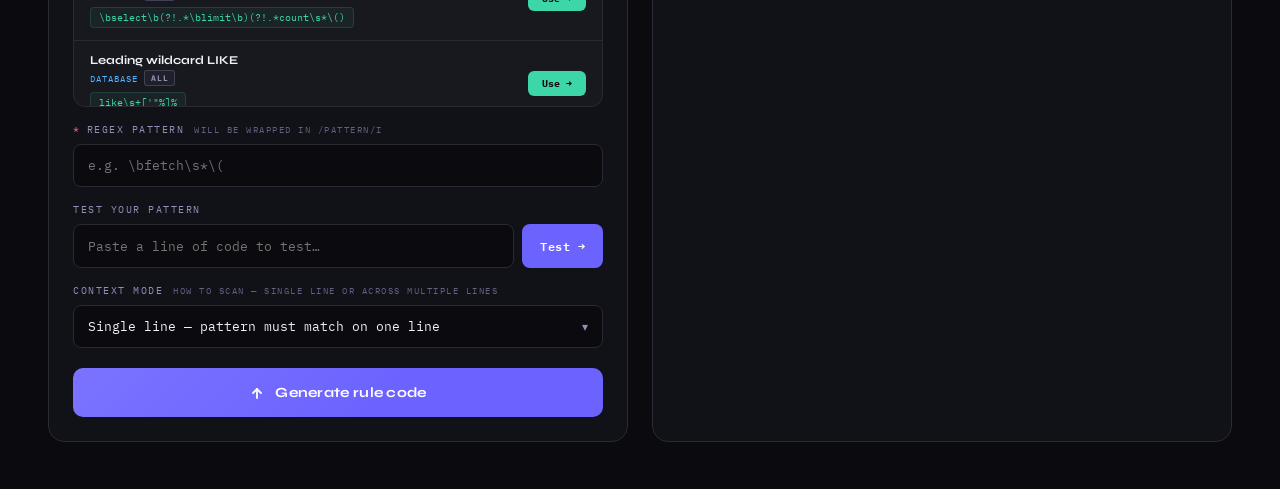
==== commit 971d4abd: "Improved Placeholders" ====
--- a/index.html
+++ b/index.html
@@ -130,7 +130,7 @@
           <div class="pat-lib-box">
             <div class="pat-lib-header">
               <span class="pat-lib-title">Pattern library</span>
-              <input type="text" id="patSearch" class="pat-search" placeholder="Search patterns…" autocomplete="off" oninput="filterPatterns(this.value)"/>
+              <input type="text" id="patSearch" class="pat-search" placeholder="Search Patterns / Type / Langauge" autocomplete="off" oninput="filterPatterns(this.value)"/>
             </div>
             <div class="pat-lib-tabs" id="patTabs">
               <button class="pat-tab active" onclick="filterCategory('all', this)">All</button>
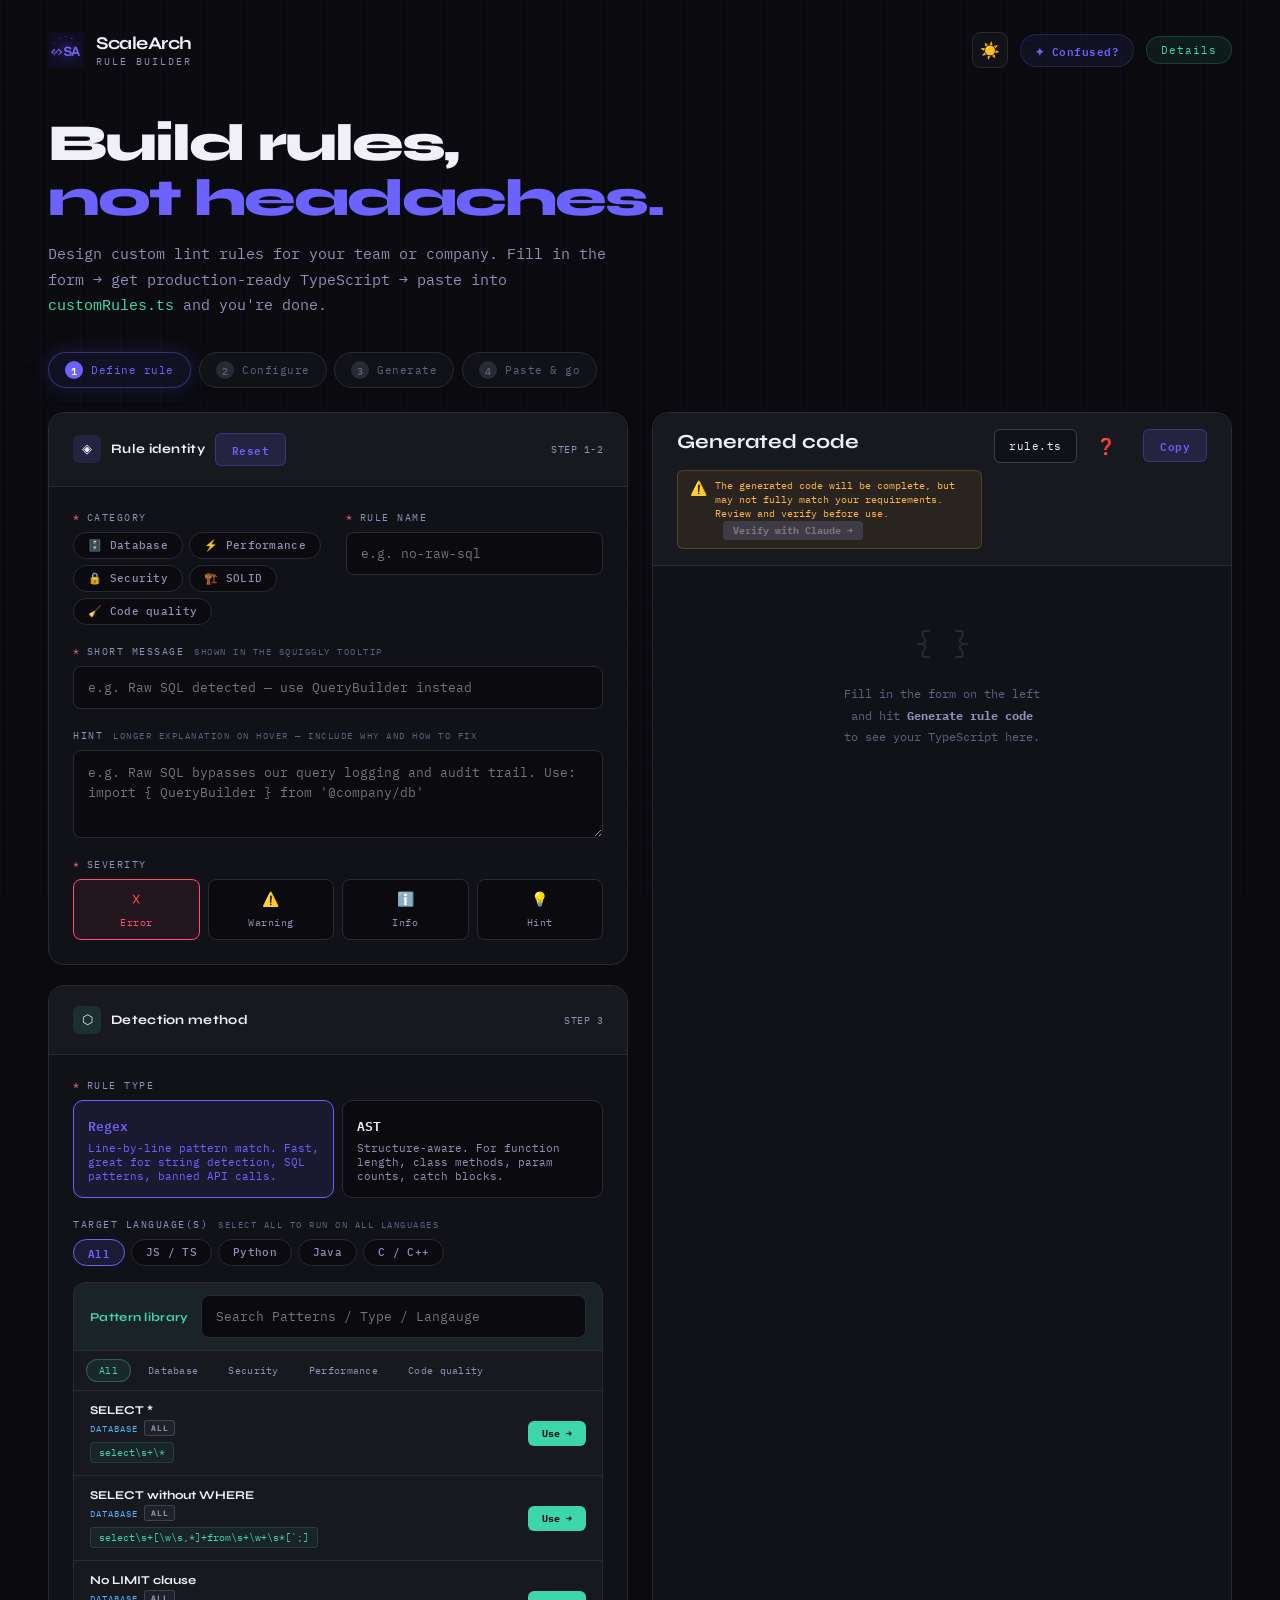
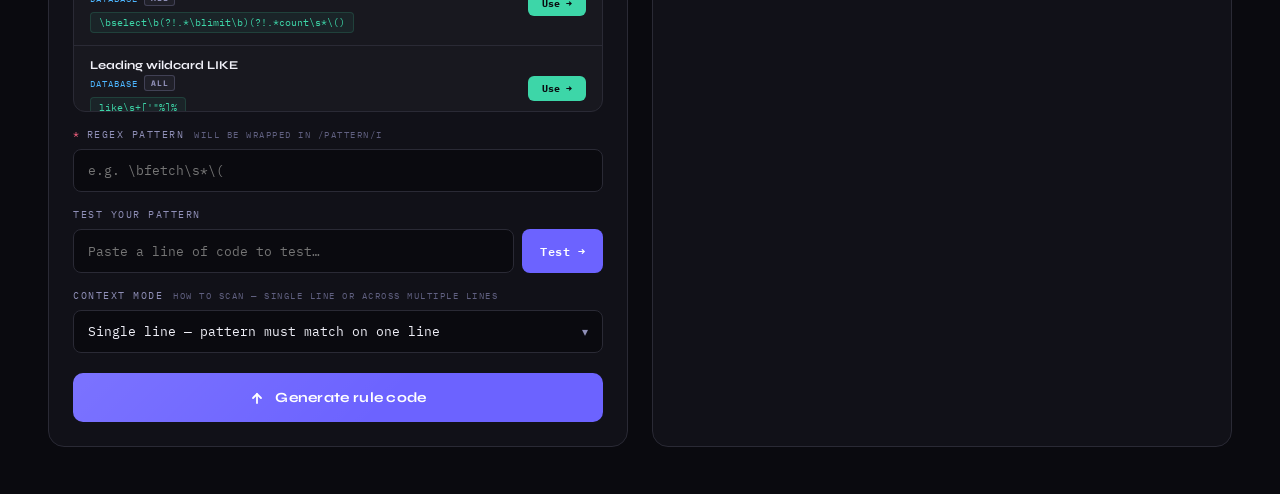
==== commit 88bffec0: "Added Reset Rule Identity Button and Fixed Warn message colour scheme" ====
--- a/index.html
+++ b/index.html
@@ -48,6 +48,7 @@
       <div class="panel-header">
         <div class="panel-icon purple">◈</div>
         <div class="panel-title">Rule identity</div>
+         <button class="copy-btn" onclick="resetRuleForm()">Reset</button>
         <div class="panel-subtitle">STEP 1-2</div>
       </div>
       <div class="panel-body">
@@ -93,6 +94,7 @@
       <div class="panel-header">
         <div class="panel-icon teal">⬡</div>
         <div class="panel-title">Detection method</div>
+         <!-- <button class="copy-btn" onclick="resetDetectionForm()">Reset</button> -->
         <div class="panel-subtitle">STEP 3</div>
       </div>
       <div class="panel-body">
@@ -264,7 +266,8 @@
 
         <button class="generate-btn" onclick="generate()">
           <svg viewBox="0 0 16 16" fill="none" stroke="currentColor" stroke-width="1.8" stroke-linecap="round">
-            <polyline points="4,8 8,4 12,8"/><line x1="8" y1="4" x2="8" y2="13"/>
+            <polyline points="4,8 8,4 12,8" />
+            <line x1="8" y1="4" x2="8" y2="13" />
           </svg>
           Generate rule code
         </button>
@@ -366,7 +369,7 @@
   <div class="modal-content">
     <span class="close" data-popup-close>&times;</span>
     <h2>ScaleArch Rule Builder</h2>
-    <p><strong>Version: </strong>v3.3.2</p>
+    <p><strong>Version: </strong>v3.3.3</p>
     <p>
   <strong>Created by:</strong> 
   <a href="https://www.linkedin.com/in/uday-verma0906/" target="_blank" rel="noopener noreferrer">
--- a/style.css
+++ b/style.css
@@ -978,6 +978,8 @@
     align-items: flex-start;
   }
 
+  .notif.warn { border-color: var(--warn); color: var(--warn); }
+
   .notif.show { transform: translateY(0); opacity: 1; }
 
   .progress-bar {
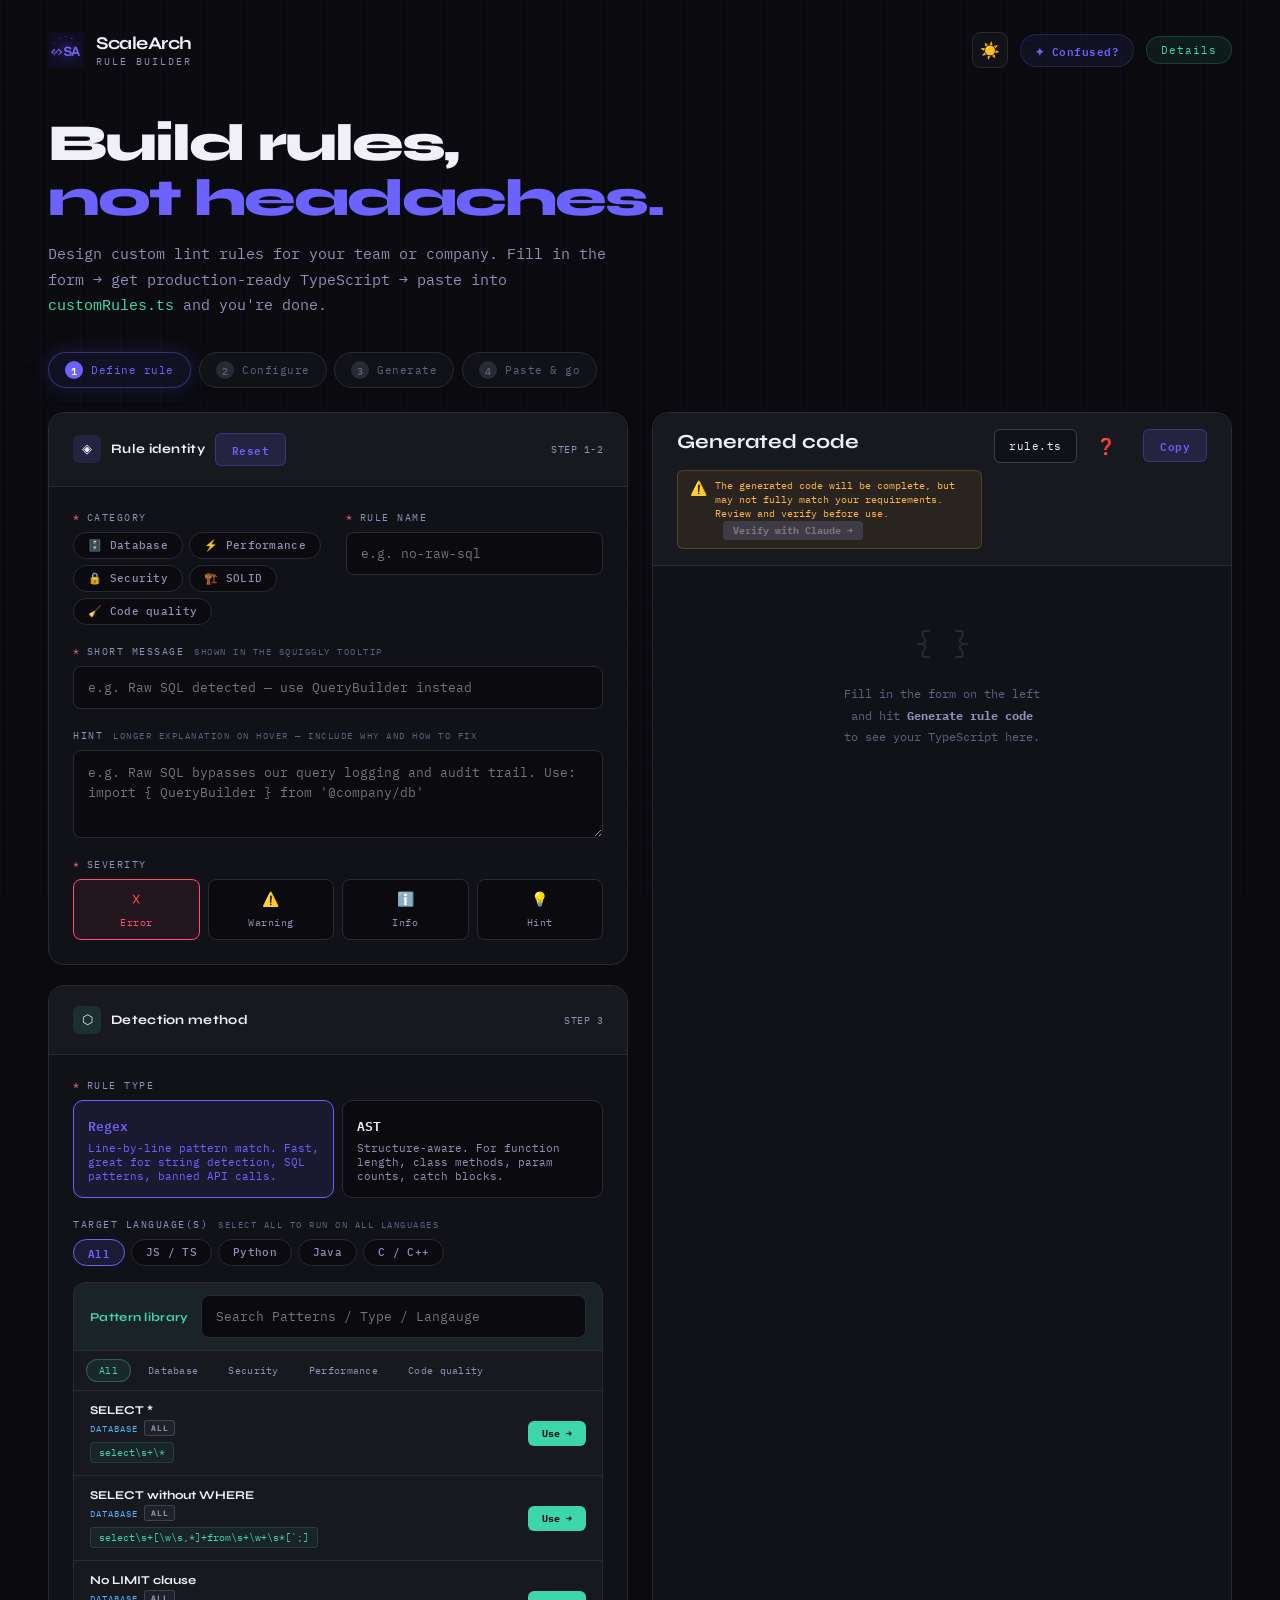
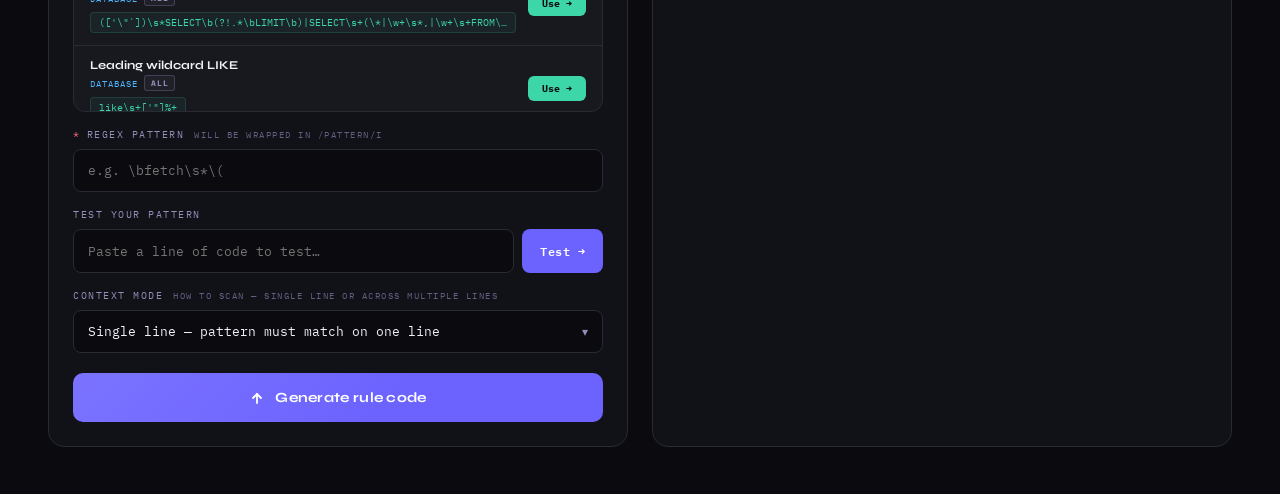
==== commit a2605cc5: "Implementation of JAVA AST rule Generation" ====
--- a/index.html
+++ b/index.html
@@ -94,7 +94,6 @@
       <div class="panel-header">
         <div class="panel-icon teal">⬡</div>
         <div class="panel-title">Detection method</div>
-         <!-- <button class="copy-btn" onclick="resetDetectionForm()">Reset</button> -->
         <div class="panel-subtitle">STEP 3</div>
       </div>
       <div class="panel-body">
@@ -117,16 +116,16 @@
         <div id="regex-section" style="display:flex;flex-direction:column;gap:16px;">
 
           <div class="field">
-  <label>Target language(s) <span style="color:var(--text-dim);font-size:9px;margin-left:4px;">Select All to run on all languages</span></label>
-  <input type="hidden" id="ruleLanguage" value="all"/>
-  <div class="custom-pill-grid" id="languagePills">
-    <button type="button" class="cpill cpill-selected" data-target="ruleLanguage" data-value="all"    onclick="selectPill(this)">All</button>
-    <button type="button" class="cpill" data-target="ruleLanguage" data-value="js-ts"   onclick="selectPill(this)">JS / TS</button>
-    <button type="button" class="cpill" data-target="ruleLanguage" data-value="python"  onclick="selectPill(this)">Python</button>
-    <button type="button" class="cpill" data-target="ruleLanguage" data-value="java"    onclick="selectPill(this)">Java</button>
-    <button type="button" class="cpill" data-target="ruleLanguage" data-value="cpp"     onclick="selectPill(this)">C / C++</button>
-  </div>
-</div>
+            <label>Target language(s) <span style="color:var(--text-dim);font-size:9px;margin-left:4px;">Select All to run on all languages</span></label>
+            <input type="hidden" id="ruleLanguage" value="all"/>
+            <div class="custom-pill-grid" id="languagePills">
+              <button type="button" class="cpill cpill-selected" data-target="ruleLanguage" data-value="all"    onclick="selectPill(this)">All</button>
+              <button type="button" class="cpill" data-target="ruleLanguage" data-value="js-ts"   onclick="selectPill(this)">JS / TS</button>
+              <button type="button" class="cpill" data-target="ruleLanguage" data-value="python"  onclick="selectPill(this)">Python</button>
+              <button type="button" class="cpill" data-target="ruleLanguage" data-value="java"    onclick="selectPill(this)">Java</button>
+              <button type="button" class="cpill" data-target="ruleLanguage" data-value="cpp"     onclick="selectPill(this)">C / C++</button>
+            </div>
+          </div>
 
           <!-- Pattern Library -->
           <div class="pat-lib-box">
@@ -198,7 +197,7 @@
         <div id="ast-section" style="display:none;flex-direction:column;gap:16px;">
 
           <div class="ast-hint">
-            <strong>How AST rules work:</strong> your function receives one node at a time from the syntax tree. Return <code style="color:var(--accent3)">null</code> to skip, return a <code style="color:var(--accent3)">RuleResult</code> to flag it.
+            <strong>How AST rules work:</strong> your function receives one node at a time from the syntax tree. Return <code style="color:var(--accent3)">null</code> to skip, return a result to flag it.
           </div>
 
           <div class="field">
@@ -207,10 +206,11 @@
             <div class="custom-pill-grid" id="astLanguagePills">
               <button type="button" class="cpill cpill-selected" data-target="astLanguage" data-value="js-ts"   onclick="selectPill(this);rebuildNodePicker()">JS / TS</button>
               <button type="button" class="cpill"                data-target="astLanguage" data-value="python"  onclick="selectPill(this);rebuildNodePicker()">Python</button>
-            </div>
-          </div>
-
-          <!-- Node picker — click selects, click again on info icon shows detail card -->
+              <button type="button" class="cpill"                data-target="astLanguage" data-value="java"    onclick="selectPill(this);rebuildNodePicker()">Java</button>
+            </div>
+          </div>
+
+          <!-- Node picker -->
           <div class="field">
             <label><span class="required">*</span> AST node type
               <span style="color:var(--text-dim);font-size:9px;margin-left:4px;">click to select · click ⓘ for details · multiple allowed</span>
@@ -282,11 +282,6 @@
       <div class="output-header">
         <div style="display: flex; flex-direction: column; gap: 8px;">
           <div class="output-title">Generated code</div>
-          <!-- <div class="warning-box">
-            <span class="warning-icon">⚠️</span>
-            <span class="warning-text">This generated code provides a basic skeleton structure. It may not include complete logic and requires manual review and adjustments before use.</span>
-          </div> -->
-
           <div class="warning-box">
             <span class="warning-icon">⚠️</span>
             <span class="warning-text">
@@ -296,7 +291,6 @@
               </button>
             </span>
           </div>
-
         </div>
         <div class="output-tabs">
           <button class="tab-btn active" onclick="switchTab('code',this)">rule.ts</button>
@@ -335,8 +329,8 @@
           <div class="step-card" id="instrStep3" style="display:none;">
             <div class="step-num">3</div>
             <div class="step-content">
-              <h3 id="instrStep3Title" >Register in CUSTOM_AST_CHECKS</h3>
-              <p id="instrStep3Body" >Also add your function name to the <span class="inline-code">CUSTOM_AST_CHECKS</span> array at the bottom of Section 2.</p>
+              <h3 id="instrStep3Title">Register in the correct array</h3>
+              <p id="instrStep3Body">Also add your function name to the exports array at the bottom of the relevant section.</p>
             </div>
           </div>
           <div class="step-card">
@@ -369,9 +363,9 @@
   <div class="modal-content">
     <span class="close" data-popup-close>&times;</span>
     <h2>ScaleArch Rule Builder</h2>
-    <p><strong>Version: </strong>v3.3.3</p>
+    <p><strong>Version: </strong>v3.4.0</p>
     <p>
-  <strong>Created by:</strong> 
+  <strong>Created by:</strong>
   <a href="https://www.linkedin.com/in/uday-verma0906/" target="_blank" rel="noopener noreferrer">
     Uday Verma
   </a>
@@ -413,6 +407,7 @@
 <script src="js/generators/regex.js" defer></script>
 <script src="js/generators/ast-jsts.js" defer></script>
 <script src="js/generators/ast-python.js" defer></script>
+<script src="js/generators/ast-java.js" defer></script>
 
 <!-- Core — popup must load before script.js -->
 <script src="js/popup.js" defer></script>
